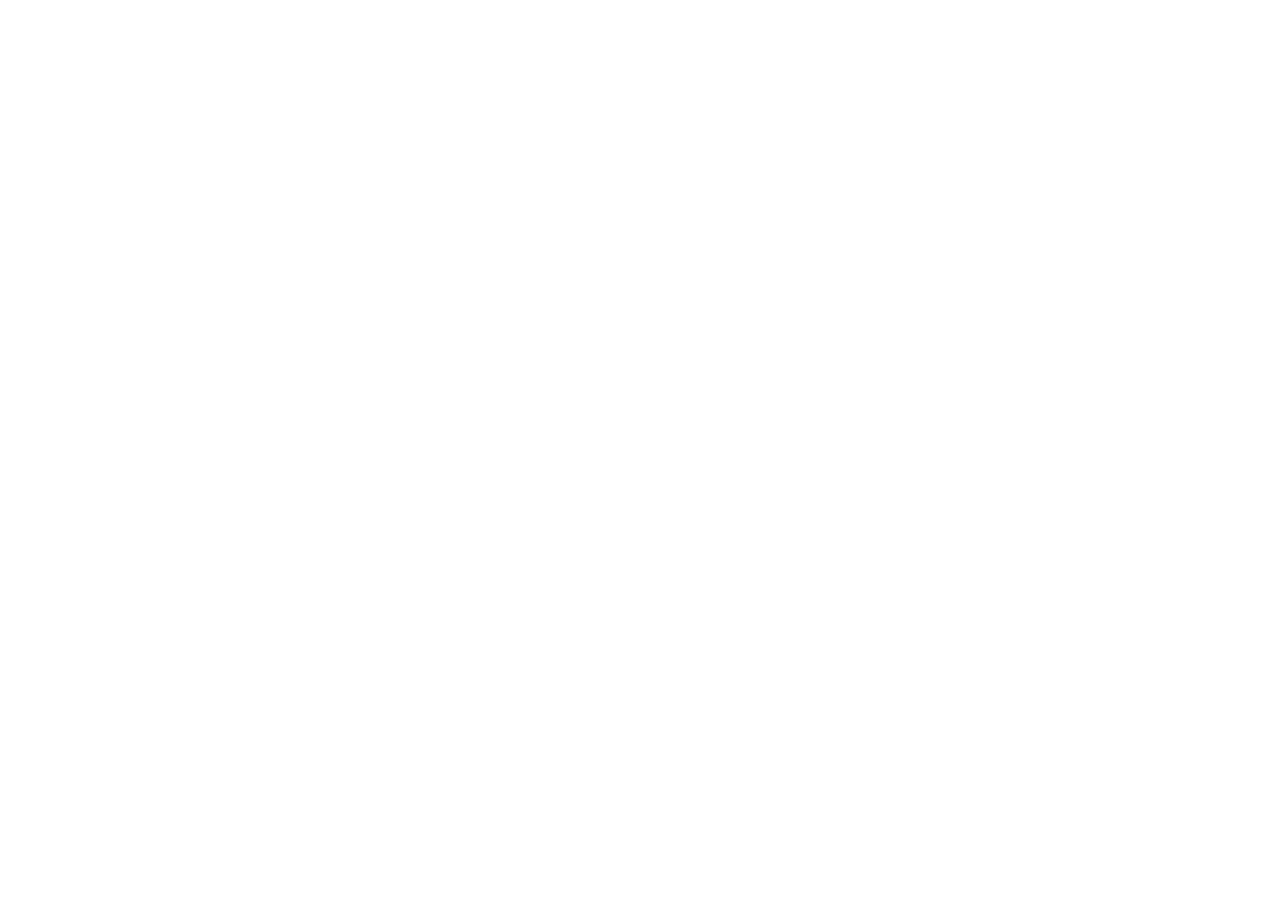
==== index.html @ 90d1555b "основа" ====
<!DOCTYPE html>
<html lang="en">
<head>
    <meta charset="UTF-8">
    <meta name="viewport" content="width=device-width, initial-scale=1.0">
    <title>Тестовое задание</title>

    <link rel="stylesheet" href="normalize.css">
</head>
<body>
    
</body>
</html>
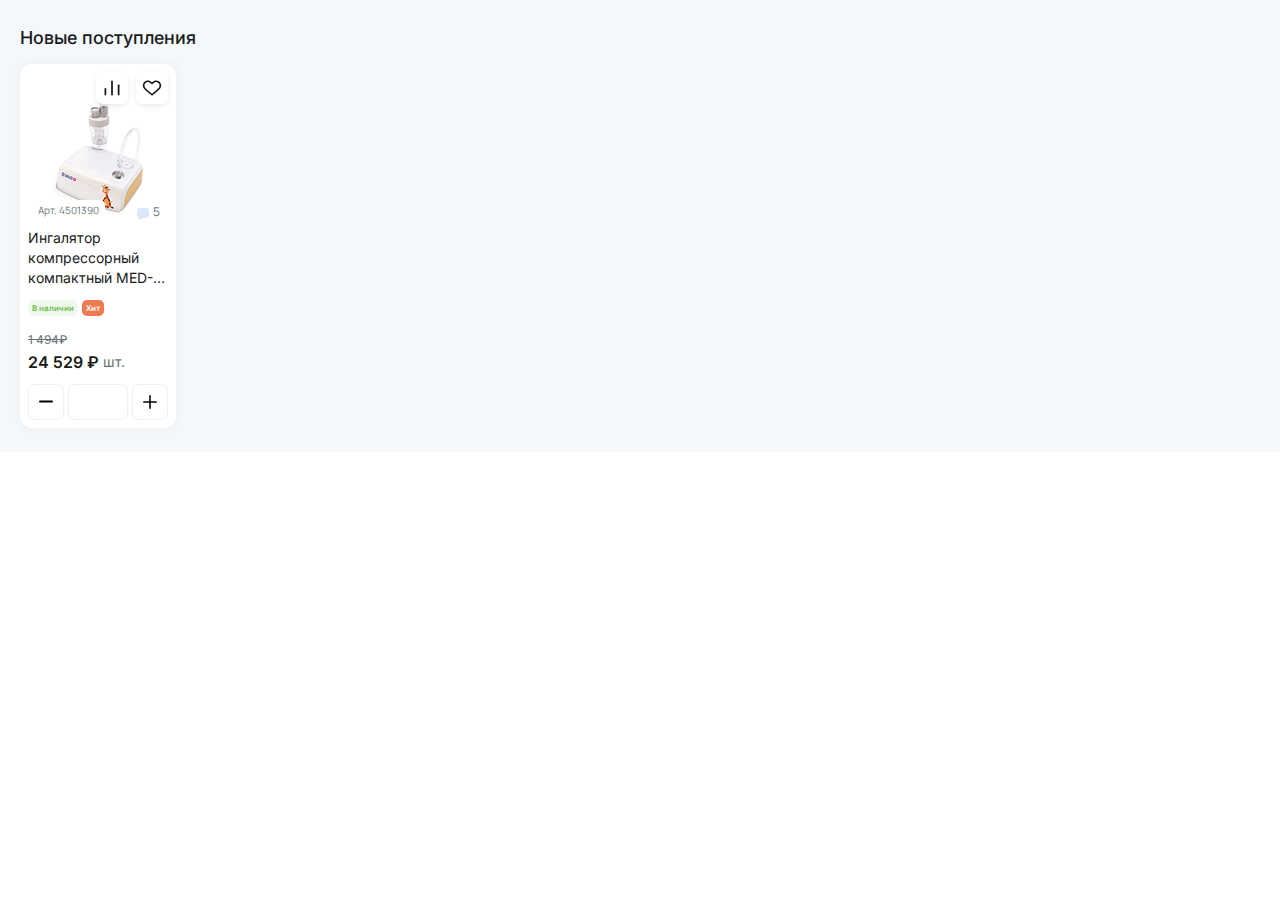
==== commit 7a2c8680: "верстка поступлений (без слайдера и логики) phone" ====
--- a/index.html
+++ b/index.html
@@ -1,13 +1,123 @@
 <!DOCTYPE html>
 <html lang="en">
+
 <head>
     <meta charset="UTF-8">
     <meta name="viewport" content="width=device-width, initial-scale=1.0">
     <title>Тестовое задание</title>
 
     <link rel="stylesheet" href="normalize.css">
+    <link rel="stylesheet" href="https://cdn.jsdelivr.net/npm/swiper@11/swiper-bundle.min.css" />
+    <link rel="preconnect" href="https://fonts.googleapis.com">
+    <link rel="preconnect" href="https://fonts.gstatic.com" crossorigin>
+    <link href="https://fonts.googleapis.com/css2?family=Inter:ital,opsz,wght@0,14..32,100..900;1,14..32,100..900&family=Manrope:wght@200..800&display=swap" rel="stylesheet">
+
+    <link rel="stylesheet" href="style.css">
 </head>
+
 <body>
-    
+    <div class="block block_background-blue">
+        <div class="wrapper">
+            <p class="block__title">
+                Новые поступления
+            </p>
+
+            <div class="receipts">
+                <div class="receipts__item">
+                    <div class="receipts__img-wrapper">
+                        <div class="receipts__interactive">
+                            <button class="btn-interactive">
+                                <svg width="20" height="20" viewBox="0 0 20 20" fill="none" xmlns="http://www.w3.org/2000/svg">
+                                    <path d="M2.5 10.8013C2.5 10.3233 2.88932 9.93588 3.36957 9.93588C3.84981 9.93588 4.23913 10.3233 4.23913 10.8013V16.6346C4.23913 17.1125 3.84981 17.5 3.36957 17.5C2.88932 17.5 2.5 17.1125 2.5 16.6346V10.8013Z" fill="#1A1A1A" />
+                                    <path d="M9.13048 3.36538C9.13048 2.88744 9.5198 2.5 10 2.5C10.4803 2.5 10.8696 2.88745 10.8696 3.36538V16.6346C10.8696 17.1125 10.4803 17.5 10 17.5C9.5198 17.5 9.13048 17.1125 9.13048 16.6346V3.36538Z" fill="#1A1A1A" />
+                                    <path d="M15.7609 7.33976C15.7609 6.86182 16.1502 6.47437 16.6304 6.47437C17.1107 6.47437 17.5 6.86182 17.5 7.33976V16.6346C17.5 17.1126 17.1107 17.5 16.6304 17.5C16.1502 17.5 15.7609 17.1126 15.7609 16.6346V7.33976Z" fill="#1A1A1A" />
+                                </svg>
+                            </button>
+
+                            <button class="btn-interactive">
+                                <svg width="20" height="16" viewBox="0 0 20 16" fill="none" xmlns="http://www.w3.org/2000/svg">
+                                    <path fill-rule="evenodd" clip-rule="evenodd" d="M5.14056 0.55387C3.02772 0.876341 1.38153 2.40305 0.916179 4.47158C0.803759 4.97137 0.805588 5.92826 0.919945 6.45207C1.0357 6.98213 1.14593 7.28843 1.40815 7.80848C1.79261 8.57109 2.26643 9.12718 3.50707 10.2717C4.77471 11.4413 6.15944 12.6277 8.29444 14.3734C8.96598 14.9226 9.56244 15.3959 9.61991 15.4254C9.76587 15.5003 10.1046 15.5245 10.2674 15.4717C10.4139 15.4242 10.5624 15.3104 11.8287 14.2752C14.5291 12.0675 16.7726 10.0904 17.6009 9.18838C18.0973 8.64772 18.3579 8.28272 18.6112 7.77325C18.8483 7.29657 18.9693 6.9531 19.0822 6.43675C19.1863 5.96032 19.1955 4.99808 19.1002 4.54959C18.7674 2.9838 17.7845 1.71361 16.3774 1.03115C14.9953 0.360767 13.4209 0.323458 12.015 0.927814C11.3985 1.19279 10.9639 1.49335 10.35 2.07935L10.0007 2.41264L9.61463 2.04461C9.02829 1.48574 8.56032 1.16841 7.92884 0.901461C7.09194 0.547704 6.04016 0.416574 5.14056 0.55387ZM6.48701 2.14033C7.01797 2.22971 7.46525 2.40478 7.90126 2.69385C8.01963 2.77235 8.43932 3.14837 8.8339 3.52947C9.37466 4.0517 9.58665 4.23402 9.69481 4.26971C9.89457 4.33566 10.2068 4.32717 10.3584 4.25167C10.4275 4.21729 10.7907 3.89252 11.1655 3.52999C11.5404 3.16746 11.9546 2.79634 12.086 2.7053C12.4017 2.48652 12.8005 2.30884 13.2238 2.19829C13.5184 2.12141 13.645 2.1082 14.089 2.1082C14.5377 2.1082 14.6584 2.12106 14.9678 2.20167C16.6211 2.63241 17.7018 4.14693 17.5299 5.79209C17.4604 6.45782 17.193 7.13433 16.7869 7.67224C16.4256 8.15089 15.3642 9.16911 13.9445 10.399C12.5779 11.583 10.059 13.6745 9.99971 13.6745C9.98231 13.6745 9.55954 13.3388 9.06021 12.9285C5.92595 10.353 3.78449 8.42992 3.22379 7.68721C2.58568 6.84194 2.32723 5.81153 2.50752 4.83144C2.83531 3.04923 4.63933 1.82928 6.48701 2.14033Z" fill="#1A1A1A" />
+                                </svg>
+                            </button>
+                        </div>
+
+                        <img src="img/receipts/Fixed-aspect-ratio cover + Elements on top.png" alt="Ингалятор компрессорный компактный" class="receipts__img">
+
+                        <div class="receipts__detail">
+                            <p class="receipts__article">
+                                4501390
+                            </p>
+
+                            <button class="receipts__comments">
+                                <svg width="12" height="12" viewBox="0 0 12 12" fill="none" xmlns="http://www.w3.org/2000/svg">
+                                    <path fill-rule="evenodd" clip-rule="evenodd" d="M2.4216 0.0156264C1.83472 0.0857196 1.27115 0.356883 0.836514 0.77821C0.385056 1.21588 0.0986108 1.80449 0.0252571 2.44528C-0.00959424 2.74985 -0.00785803 7.05844 0.0272486 7.37396C0.0998109 8.02585 0.411558 8.65592 0.873868 9.08508C1.18636 9.37512 1.64226 9.62887 2.02248 9.72431L2.19393 9.76736L2.20121 10.7088L2.20848 11.6503L2.2862 11.7612C2.43761 11.9771 2.74323 12.0626 2.96038 11.9496C3.00881 11.9245 3.75266 11.4334 4.61343 10.8583L6.17842 9.81275H7.86607C9.46302 9.81275 9.56742 9.80996 9.80875 9.76066C10.9745 9.52265 11.8398 8.56823 11.9728 7.37396C12.0079 7.05844 12.0096 2.74985 11.9747 2.44528C11.8736 1.56134 11.3804 0.806836 10.6085 0.355093C10.4164 0.242662 10.1078 0.120843 9.85984 0.0595753C9.63942 0.00513791 9.62073 0.00483097 6.11489 9.83912e-05C4.17701 -0.0025365 2.51502 0.00444725 2.4216 0.0156264Z" fill="#DAE8FA" />
+                                </svg>
+
+                                <p>
+                                    5
+                                </p>
+                            </button>
+                        </div>
+                    </div>
+
+                    <div class="receipts__description">
+                        <p class="receipts__name">
+                            Ингалятор компрессорный компактный MED-125
+                        </p>
+
+                        <div class="receipts__tags">
+                            <div class="receipts-tags__item receipts-tags__item_make">
+                                В наличии
+                            </div>
+
+                            <div class="receipts-tags__item receipts-tags__item_hit">
+                                Хит
+                            </div>
+
+                            <div class="receipts-tags__item receipts-tags__item_make">
+                                В наличии
+                            </div>
+                        </div>
+                    </div>
+
+                    <div class="receipts__price-wrapper">
+                        <div class="receipts__price">
+                            <p class="receipts__price-val">
+                                24 529
+                            </p>
+                            
+                            <p class="receipts__price-mark">
+                                шт.
+                            </p>
+                        </div>
+
+                        <s class="receipts__old-price">1 494</s>
+                    </div>
+
+                    <div class="receipts__controller">
+                        <div class="counter">
+                            <button class="counter__add">
+                                <svg xmlns="http://www.w3.org/2000/svg" width="20" height="20" viewBox="0 0 20 20" fill="none">
+                                    <line x1="4" y1="9.5" x2="16" y2="9.5" stroke="black" stroke-width="2" stroke-linecap="round"/>
+                                </svg>
+                            </button>
+
+                            <input type="text" class="counter__input">
+
+                            <button class="counter__add">
+                                <svg width="20" height="20" viewBox="0 0 20 20" fill="none" xmlns="http://www.w3.org/2000/svg">
+                                    <path fill-rule="evenodd" clip-rule="evenodd" d="M3 10C3 9.57045 3.34822 9.22222 3.77778 9.22222H16.2222C16.6518 9.22222 17 9.57045 17 10C17 10.4296 16.6518 10.7778 16.2222 10.7778H3.77778C3.34822 10.7778 3 10.4296 3 10Z" fill="black" />
+                                    <path fill-rule="evenodd" clip-rule="evenodd" d="M10 17C9.57045 17 9.22222 16.6518 9.22222 16.2222V3.77778C9.22222 3.34822 9.57045 3 10 3C10.4296 3 10.7778 3.34822 10.7778 3.77778V16.2222C10.7778 16.6518 10.4296 17 10 17Z" fill="black" />
+                                </svg>
+                            </button>
+                        </div>
+                    </div>
+                </div>
+            </div>
+        </div>
+    </div>
 </body>
+
+    <script src="https://cdn.jsdelivr.net/npm/swiper@11/swiper-bundle.min.js"></script>
+    <script src="script.js"></script>
 </html>--- a/style.css
+++ b/style.css
@@ -0,0 +1,279 @@
+@charset "UTF-8";
+* {
+  margin: 0;
+  padding: 0;
+  box-sizing: border-box;
+}
+
+:root {
+  --white:#fff;
+  --blue:#4092f1;
+  --green:#67bb49;
+  --yellow:#fcdf28;
+  --orange:#ec7b52;
+  --red:#e16a6a;
+  --background-white:#fff;
+  --background-blue:#f5f8fa;
+  --background-grey:#e2eefc;
+  --background-red:#faf1f1;
+  --background-green:#f0f7ee;
+  --background-blue-sat:#edf5fe;
+  --text-main:#1a1a1a;
+  --text-grey:#6a727b;
+  --text-black:#000;
+  --border-grey:#eceff8;
+  --font-family: "Inter", sans-serif;
+  --second-family: "Manrope", sans-serif;
+}
+
+.block {
+  padding: 24px 20px;
+}
+.block__title {
+  font-family: var(--font-family);
+  font-weight: 500;
+  font-size: 18px;
+  line-height: 156%;
+  color: var(--text-main);
+}
+.block_background-blue {
+  background-color: var(--background-blue);
+}
+
+.btn {
+  padding: 8px;
+  display: flex;
+  justify-content: center;
+  align-items: center;
+}
+.btn p {
+  font-family: var(--font-family);
+  font-weight: 400;
+  font-size: 14px;
+  line-height: 143%;
+}
+.btn_order {
+  width: 100%;
+  background-color: var(--white);
+  border: 1px solid var(--blue);
+  border-radius: 8px;
+  color: var(--blue);
+}
+.btn_add-cart {
+  width: 100%;
+  border-radius: 8px;
+  background-color: var(--background-blue-sat);
+  border: none;
+  color: var(--blue);
+}
+.btn_add-cart p {
+  margin-left: 8px;
+}
+
+.counter {
+  display: flex;
+  justify-content: space-between;
+}
+.counter__input {
+  width: calc(100% - 80px);
+  border: 1px solid var(--border-grey);
+  border-radius: 7px;
+  font-family: var(--font-family);
+  font-weight: 500;
+  font-size: 14px;
+  line-height: 143%;
+  color: var(--text-black);
+  text-align: center;
+}
+.counter__add {
+  width: 36px;
+  aspect-ratio: 1;
+  display: flex;
+  justify-content: center;
+  align-items: center;
+  background-color: var(--white);
+  border: 1px solid var(--border-grey);
+  border-radius: 7px;
+}
+
+.btn-interactive {
+  margin-left: 8px;
+  width: 32px;
+  height: 32px;
+  display: flex;
+  justify-content: center;
+  align-items: center;
+  background-color: var(--white);
+  box-shadow: 0 2px 5px 0 rgba(28, 45, 64, 0.1);
+  border-radius: 7px;
+  border: none;
+}
+.btn-interactive:first-child {
+  margin-left: 0;
+}
+.btn-interactive svg {
+  width: 20px;
+  aspect-ratio: 1;
+}
+
+.receipts {
+  margin-top: 12px;
+}
+.receipts__item {
+  width: 156px;
+  height: 364px;
+  padding: 8px;
+  background-color: var(--background-white);
+  box-shadow: 0 0 10px 0 rgba(28, 45, 64, 0.05);
+  border-radius: 12px;
+}
+.receipts__img-wrapper {
+  width: 100%;
+  height: 148px;
+  position: relative;
+}
+.receipts__img {
+  width: 100%;
+  height: 100%;
+}
+.receipts__interactive {
+  position: absolute;
+  top: 0;
+  right: 0;
+  display: flex;
+  justify-content: end;
+}
+.receipts__detail {
+  position: absolute;
+  right: 4px;
+  bottom: -4px;
+  left: 4px;
+  display: flex;
+  justify-content: space-between;
+}
+.receipts__article {
+  padding: 4px 6px;
+  background-color: var(--white);
+  border-radius: 5px 5px 0 0;
+  font-family: var(--second-family);
+  font-weight: 400;
+  font-size: 10px;
+  line-height: 120%;
+  color: var(--text-grey);
+}
+.receipts__article::before {
+  content: "Арт.";
+}
+.receipts__comments {
+  padding: 4px;
+  display: flex;
+  align-items: end;
+  background-color: var(--white);
+  border-radius: 5px 5px 0 0;
+  border: none;
+}
+.receipts__comments p {
+  padding-left: 4px;
+  font-family: var(--second-family);
+  font-weight: 400;
+  font-size: 12px;
+  line-height: 133%;
+  color: var(--text-grey);
+}
+.receipts__description {
+  margin-top: 8px;
+}
+.receipts__name {
+  min-height: 60.05px;
+  font-family: var(--font-family);
+  font-weight: 400;
+  font-size: 14px;
+  line-height: 143%;
+  color: var(--text-main);
+  overflow: hidden;
+  display: -webkit-box;
+  -webkit-line-clamp: 3;
+  -webkit-box-orient: vertical;
+}
+.receipts__tags {
+  margin-top: 12px;
+  display: flex;
+  align-items: center;
+}
+.receipts-tags__item {
+  margin-left: 4px;
+  padding: 2px 4px;
+  border-radius: 5px;
+  font-family: var(--second-family);
+  font-weight: 700;
+  font-size: 8px;
+  line-height: 150%;
+}
+.receipts-tags__item:nth-child(3n) {
+  display: none;
+}
+.receipts-tags__item:first-child {
+  margin-left: 0;
+}
+.receipts-tags__item_make {
+  background-color: var(--background-green);
+  color: var(--green);
+}
+.receipts-tags__item_no {
+  background-color: var(--background-red);
+  color: var(--red);
+}
+.receipts-tags__item_hit {
+  background-color: var(--orange);
+  color: var(--white);
+}
+.receipts-tags__item_per {
+  background-color: var(--yellow);
+  color: var(--white);
+}
+.receipts-tags__item_new {
+  background-color: var(--blue);
+  color: var(--white);
+}
+.receipts__price-wrapper {
+  margin-top: 12px;
+  height: 44px;
+  display: flex;
+  flex-direction: column-reverse;
+}
+.receipts__price {
+  padding-top: 4px;
+  display: flex;
+}
+.receipts__price-val {
+  font-family: var(--font-family);
+  font-weight: 600;
+  font-size: 16px;
+  line-height: 125%;
+  color: var(--text-main);
+}
+.receipts__price-val::after {
+  content: "₽";
+}
+.receipts__price-mark {
+  padding-left: 4px;
+  font-family: var(--font-family);
+  font-weight: 400;
+  font-size: 14px;
+  line-height: 143%;
+  color: var(--text-grey);
+}
+.receipts__old-price {
+  padding-top: 4px;
+  font-family: var(--font-family);
+  font-weight: 400;
+  font-size: 12px;
+  line-height: 133%;
+  color: var(--text-grey);
+}
+.receipts__old-price::after {
+  content: "₽";
+}
+.receipts__controller {
+  margin-top: 12px;
+}/*# sourceMappingURL=style.css.map */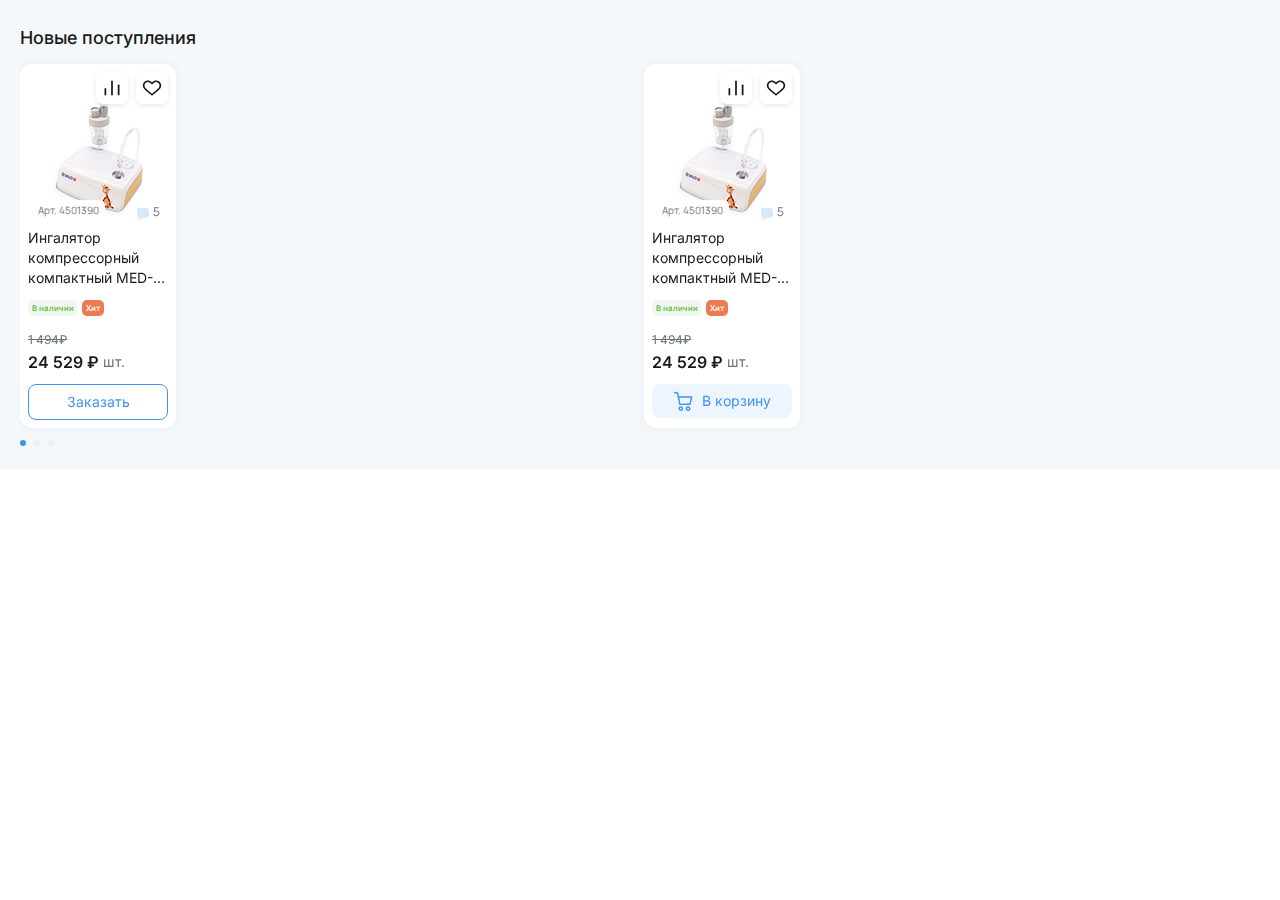
==== commit f2823689: "добавил слайдер для поступлений" ====
--- a/index.html
+++ b/index.html
@@ -18,101 +18,370 @@
 <body>
     <div class="block block_background-blue">
         <div class="wrapper">
-            <p class="block__title">
-                Новые поступления
-            </p>
-
-            <div class="receipts">
-                <div class="receipts__item">
-                    <div class="receipts__img-wrapper">
-                        <div class="receipts__interactive">
-                            <button class="btn-interactive">
-                                <svg width="20" height="20" viewBox="0 0 20 20" fill="none" xmlns="http://www.w3.org/2000/svg">
-                                    <path d="M2.5 10.8013C2.5 10.3233 2.88932 9.93588 3.36957 9.93588C3.84981 9.93588 4.23913 10.3233 4.23913 10.8013V16.6346C4.23913 17.1125 3.84981 17.5 3.36957 17.5C2.88932 17.5 2.5 17.1125 2.5 16.6346V10.8013Z" fill="#1A1A1A" />
-                                    <path d="M9.13048 3.36538C9.13048 2.88744 9.5198 2.5 10 2.5C10.4803 2.5 10.8696 2.88745 10.8696 3.36538V16.6346C10.8696 17.1125 10.4803 17.5 10 17.5C9.5198 17.5 9.13048 17.1125 9.13048 16.6346V3.36538Z" fill="#1A1A1A" />
-                                    <path d="M15.7609 7.33976C15.7609 6.86182 16.1502 6.47437 16.6304 6.47437C17.1107 6.47437 17.5 6.86182 17.5 7.33976V16.6346C17.5 17.1126 17.1107 17.5 16.6304 17.5C16.1502 17.5 15.7609 17.1126 15.7609 16.6346V7.33976Z" fill="#1A1A1A" />
-                                </svg>
-                            </button>
-
-                            <button class="btn-interactive">
-                                <svg width="20" height="16" viewBox="0 0 20 16" fill="none" xmlns="http://www.w3.org/2000/svg">
-                                    <path fill-rule="evenodd" clip-rule="evenodd" d="M5.14056 0.55387C3.02772 0.876341 1.38153 2.40305 0.916179 4.47158C0.803759 4.97137 0.805588 5.92826 0.919945 6.45207C1.0357 6.98213 1.14593 7.28843 1.40815 7.80848C1.79261 8.57109 2.26643 9.12718 3.50707 10.2717C4.77471 11.4413 6.15944 12.6277 8.29444 14.3734C8.96598 14.9226 9.56244 15.3959 9.61991 15.4254C9.76587 15.5003 10.1046 15.5245 10.2674 15.4717C10.4139 15.4242 10.5624 15.3104 11.8287 14.2752C14.5291 12.0675 16.7726 10.0904 17.6009 9.18838C18.0973 8.64772 18.3579 8.28272 18.6112 7.77325C18.8483 7.29657 18.9693 6.9531 19.0822 6.43675C19.1863 5.96032 19.1955 4.99808 19.1002 4.54959C18.7674 2.9838 17.7845 1.71361 16.3774 1.03115C14.9953 0.360767 13.4209 0.323458 12.015 0.927814C11.3985 1.19279 10.9639 1.49335 10.35 2.07935L10.0007 2.41264L9.61463 2.04461C9.02829 1.48574 8.56032 1.16841 7.92884 0.901461C7.09194 0.547704 6.04016 0.416574 5.14056 0.55387ZM6.48701 2.14033C7.01797 2.22971 7.46525 2.40478 7.90126 2.69385C8.01963 2.77235 8.43932 3.14837 8.8339 3.52947C9.37466 4.0517 9.58665 4.23402 9.69481 4.26971C9.89457 4.33566 10.2068 4.32717 10.3584 4.25167C10.4275 4.21729 10.7907 3.89252 11.1655 3.52999C11.5404 3.16746 11.9546 2.79634 12.086 2.7053C12.4017 2.48652 12.8005 2.30884 13.2238 2.19829C13.5184 2.12141 13.645 2.1082 14.089 2.1082C14.5377 2.1082 14.6584 2.12106 14.9678 2.20167C16.6211 2.63241 17.7018 4.14693 17.5299 5.79209C17.4604 6.45782 17.193 7.13433 16.7869 7.67224C16.4256 8.15089 15.3642 9.16911 13.9445 10.399C12.5779 11.583 10.059 13.6745 9.99971 13.6745C9.98231 13.6745 9.55954 13.3388 9.06021 12.9285C5.92595 10.353 3.78449 8.42992 3.22379 7.68721C2.58568 6.84194 2.32723 5.81153 2.50752 4.83144C2.83531 3.04923 4.63933 1.82928 6.48701 2.14033Z" fill="#1A1A1A" />
-                                </svg>
-                            </button>
+            <div class="swiper-receipts">
+                <div class="block__header">
+                    <p class="block__title">
+                        Новые поступления
+                    </p>
+    
+                    <div class="slider-controller">
+                        <button class="slider-controller__item swiper-prev">
+                            <svg width="14" height="14" viewBox="0 0 14 14" fill="none" xmlns="http://www.w3.org/2000/svg">
+                                <path d="M8.53125 11.5937L3.9375 7L8.53125 2.40625" stroke="#4092F1" stroke-width="2" stroke-linecap="round" stroke-linejoin="round" />
+                            </svg>
+                        </button>
+                        <button class="slider-controller__item swiper-next">
+                            <svg width="14" height="14" viewBox="0 0 14 14" fill="none" xmlns="http://www.w3.org/2000/svg">
+                                <path d="M5.46875 2.40625L10.0625 7L5.46875 11.5937" stroke="#4092F1" stroke-width="2" stroke-linecap="round" stroke-linejoin="round" />
+                            </svg>
+                        </button>
+                    </div>
+                </div>
+    
+                <div class="swiper-wrapper receipts">
+                    <div class="swiper-slide">
+                        <div class="receipts__item">
+                            <div class="receipts__img-wrapper">
+                                <div class="receipts__interactive">
+                                    <button class="btn-interactive">
+                                        <svg width="20" height="20" viewBox="0 0 20 20" fill="none" xmlns="http://www.w3.org/2000/svg">
+                                            <path d="M2.5 10.8013C2.5 10.3233 2.88932 9.93588 3.36957 9.93588C3.84981 9.93588 4.23913 10.3233 4.23913 10.8013V16.6346C4.23913 17.1125 3.84981 17.5 3.36957 17.5C2.88932 17.5 2.5 17.1125 2.5 16.6346V10.8013Z" fill="#1A1A1A" />
+                                            <path d="M9.13048 3.36538C9.13048 2.88744 9.5198 2.5 10 2.5C10.4803 2.5 10.8696 2.88745 10.8696 3.36538V16.6346C10.8696 17.1125 10.4803 17.5 10 17.5C9.5198 17.5 9.13048 17.1125 9.13048 16.6346V3.36538Z" fill="#1A1A1A" />
+                                            <path d="M15.7609 7.33976C15.7609 6.86182 16.1502 6.47437 16.6304 6.47437C17.1107 6.47437 17.5 6.86182 17.5 7.33976V16.6346C17.5 17.1126 17.1107 17.5 16.6304 17.5C16.1502 17.5 15.7609 17.1126 15.7609 16.6346V7.33976Z" fill="#1A1A1A" />
+                                        </svg>
+                                    </button>
+        
+                                    <button class="btn-interactive">
+                                        <svg width="20" height="16" viewBox="0 0 20 16" fill="none" xmlns="http://www.w3.org/2000/svg">
+                                            <path fill-rule="evenodd" clip-rule="evenodd" d="M5.14056 0.55387C3.02772 0.876341 1.38153 2.40305 0.916179 4.47158C0.803759 4.97137 0.805588 5.92826 0.919945 6.45207C1.0357 6.98213 1.14593 7.28843 1.40815 7.80848C1.79261 8.57109 2.26643 9.12718 3.50707 10.2717C4.77471 11.4413 6.15944 12.6277 8.29444 14.3734C8.96598 14.9226 9.56244 15.3959 9.61991 15.4254C9.76587 15.5003 10.1046 15.5245 10.2674 15.4717C10.4139 15.4242 10.5624 15.3104 11.8287 14.2752C14.5291 12.0675 16.7726 10.0904 17.6009 9.18838C18.0973 8.64772 18.3579 8.28272 18.6112 7.77325C18.8483 7.29657 18.9693 6.9531 19.0822 6.43675C19.1863 5.96032 19.1955 4.99808 19.1002 4.54959C18.7674 2.9838 17.7845 1.71361 16.3774 1.03115C14.9953 0.360767 13.4209 0.323458 12.015 0.927814C11.3985 1.19279 10.9639 1.49335 10.35 2.07935L10.0007 2.41264L9.61463 2.04461C9.02829 1.48574 8.56032 1.16841 7.92884 0.901461C7.09194 0.547704 6.04016 0.416574 5.14056 0.55387ZM6.48701 2.14033C7.01797 2.22971 7.46525 2.40478 7.90126 2.69385C8.01963 2.77235 8.43932 3.14837 8.8339 3.52947C9.37466 4.0517 9.58665 4.23402 9.69481 4.26971C9.89457 4.33566 10.2068 4.32717 10.3584 4.25167C10.4275 4.21729 10.7907 3.89252 11.1655 3.52999C11.5404 3.16746 11.9546 2.79634 12.086 2.7053C12.4017 2.48652 12.8005 2.30884 13.2238 2.19829C13.5184 2.12141 13.645 2.1082 14.089 2.1082C14.5377 2.1082 14.6584 2.12106 14.9678 2.20167C16.6211 2.63241 17.7018 4.14693 17.5299 5.79209C17.4604 6.45782 17.193 7.13433 16.7869 7.67224C16.4256 8.15089 15.3642 9.16911 13.9445 10.399C12.5779 11.583 10.059 13.6745 9.99971 13.6745C9.98231 13.6745 9.55954 13.3388 9.06021 12.9285C5.92595 10.353 3.78449 8.42992 3.22379 7.68721C2.58568 6.84194 2.32723 5.81153 2.50752 4.83144C2.83531 3.04923 4.63933 1.82928 6.48701 2.14033Z" fill="#1A1A1A" />
+                                        </svg>
+                                    </button>
+                                </div>
+        
+                                <img src="img/receipts/Fixed-aspect-ratio cover + Elements on top.png" alt="Ингалятор компрессорный компактный" class="receipts__img">
+        
+                                <div class="receipts__detail">
+                                    <p class="receipts__article">
+                                        4501390
+                                    </p>
+        
+                                    <button class="receipts__comments">
+                                        <svg width="12" height="12" viewBox="0 0 12 12" fill="none" xmlns="http://www.w3.org/2000/svg">
+                                            <path fill-rule="evenodd" clip-rule="evenodd" d="M2.4216 0.0156264C1.83472 0.0857196 1.27115 0.356883 0.836514 0.77821C0.385056 1.21588 0.0986108 1.80449 0.0252571 2.44528C-0.00959424 2.74985 -0.00785803 7.05844 0.0272486 7.37396C0.0998109 8.02585 0.411558 8.65592 0.873868 9.08508C1.18636 9.37512 1.64226 9.62887 2.02248 9.72431L2.19393 9.76736L2.20121 10.7088L2.20848 11.6503L2.2862 11.7612C2.43761 11.9771 2.74323 12.0626 2.96038 11.9496C3.00881 11.9245 3.75266 11.4334 4.61343 10.8583L6.17842 9.81275H7.86607C9.46302 9.81275 9.56742 9.80996 9.80875 9.76066C10.9745 9.52265 11.8398 8.56823 11.9728 7.37396C12.0079 7.05844 12.0096 2.74985 11.9747 2.44528C11.8736 1.56134 11.3804 0.806836 10.6085 0.355093C10.4164 0.242662 10.1078 0.120843 9.85984 0.0595753C9.63942 0.00513791 9.62073 0.00483097 6.11489 9.83912e-05C4.17701 -0.0025365 2.51502 0.00444725 2.4216 0.0156264Z" fill="#DAE8FA" />
+                                        </svg>
+        
+                                        <p>
+                                            5
+                                        </p>
+                                    </button>
+                                </div>
+                            </div>
+        
+                            <div class="receipts__description">
+                                <p class="receipts__name">
+                                    Ингалятор компрессорный компактный MED-125
+                                </p>
+        
+                                <div class="receipts__tags">
+                                    <div class="receipts-tags__item receipts-tags__item_make">
+                                        В наличии
+                                    </div>
+        
+                                    <div class="receipts-tags__item receipts-tags__item_hit">
+                                        Хит
+                                    </div>
+        
+                                    <div class="receipts-tags__item receipts-tags__item_make">
+                                        В наличии
+                                    </div>
+                                </div>
+                            </div>
+        
+                            <div class="receipts__price-wrapper">
+                                <div class="receipts__price">
+                                    <p class="receipts__price-val">
+                                        24 529
+                                    </p>
+                                    
+                                    <p class="receipts__price-mark">
+                                        шт.
+                                    </p>
+                                </div>
+        
+                                <s class="receipts__old-price">1 494</s>
+                            </div>
+        
+                            <div class="receipts__controller">
+                                <div class="receipts__controller">
+                                    <button class="btn btn_order">
+                                        <p>
+                                            Заказать
+                                        </p>
+                                    </button>
+                                </div>
+                            </div>
                         </div>
-
-                        <img src="img/receipts/Fixed-aspect-ratio cover + Elements on top.png" alt="Ингалятор компрессорный компактный" class="receipts__img">
-
-                        <div class="receipts__detail">
-                            <p class="receipts__article">
-                                4501390
-                            </p>
-
-                            <button class="receipts__comments">
-                                <svg width="12" height="12" viewBox="0 0 12 12" fill="none" xmlns="http://www.w3.org/2000/svg">
-                                    <path fill-rule="evenodd" clip-rule="evenodd" d="M2.4216 0.0156264C1.83472 0.0857196 1.27115 0.356883 0.836514 0.77821C0.385056 1.21588 0.0986108 1.80449 0.0252571 2.44528C-0.00959424 2.74985 -0.00785803 7.05844 0.0272486 7.37396C0.0998109 8.02585 0.411558 8.65592 0.873868 9.08508C1.18636 9.37512 1.64226 9.62887 2.02248 9.72431L2.19393 9.76736L2.20121 10.7088L2.20848 11.6503L2.2862 11.7612C2.43761 11.9771 2.74323 12.0626 2.96038 11.9496C3.00881 11.9245 3.75266 11.4334 4.61343 10.8583L6.17842 9.81275H7.86607C9.46302 9.81275 9.56742 9.80996 9.80875 9.76066C10.9745 9.52265 11.8398 8.56823 11.9728 7.37396C12.0079 7.05844 12.0096 2.74985 11.9747 2.44528C11.8736 1.56134 11.3804 0.806836 10.6085 0.355093C10.4164 0.242662 10.1078 0.120843 9.85984 0.0595753C9.63942 0.00513791 9.62073 0.00483097 6.11489 9.83912e-05C4.17701 -0.0025365 2.51502 0.00444725 2.4216 0.0156264Z" fill="#DAE8FA" />
-                                </svg>
-
-                                <p>
-                                    5
+                    </div>
+
+                    <div class="swiper-slide">
+                        <div class="receipts__item">
+                            <div class="receipts__img-wrapper">
+                                <div class="receipts__interactive">
+                                    <button class="btn-interactive">
+                                        <svg width="20" height="20" viewBox="0 0 20 20" fill="none" xmlns="http://www.w3.org/2000/svg">
+                                            <path d="M2.5 10.8013C2.5 10.3233 2.88932 9.93588 3.36957 9.93588C3.84981 9.93588 4.23913 10.3233 4.23913 10.8013V16.6346C4.23913 17.1125 3.84981 17.5 3.36957 17.5C2.88932 17.5 2.5 17.1125 2.5 16.6346V10.8013Z" fill="#1A1A1A" />
+                                            <path d="M9.13048 3.36538C9.13048 2.88744 9.5198 2.5 10 2.5C10.4803 2.5 10.8696 2.88745 10.8696 3.36538V16.6346C10.8696 17.1125 10.4803 17.5 10 17.5C9.5198 17.5 9.13048 17.1125 9.13048 16.6346V3.36538Z" fill="#1A1A1A" />
+                                            <path d="M15.7609 7.33976C15.7609 6.86182 16.1502 6.47437 16.6304 6.47437C17.1107 6.47437 17.5 6.86182 17.5 7.33976V16.6346C17.5 17.1126 17.1107 17.5 16.6304 17.5C16.1502 17.5 15.7609 17.1126 15.7609 16.6346V7.33976Z" fill="#1A1A1A" />
+                                        </svg>
+                                    </button>
+        
+                                    <button class="btn-interactive">
+                                        <svg width="20" height="16" viewBox="0 0 20 16" fill="none" xmlns="http://www.w3.org/2000/svg">
+                                            <path fill-rule="evenodd" clip-rule="evenodd" d="M5.14056 0.55387C3.02772 0.876341 1.38153 2.40305 0.916179 4.47158C0.803759 4.97137 0.805588 5.92826 0.919945 6.45207C1.0357 6.98213 1.14593 7.28843 1.40815 7.80848C1.79261 8.57109 2.26643 9.12718 3.50707 10.2717C4.77471 11.4413 6.15944 12.6277 8.29444 14.3734C8.96598 14.9226 9.56244 15.3959 9.61991 15.4254C9.76587 15.5003 10.1046 15.5245 10.2674 15.4717C10.4139 15.4242 10.5624 15.3104 11.8287 14.2752C14.5291 12.0675 16.7726 10.0904 17.6009 9.18838C18.0973 8.64772 18.3579 8.28272 18.6112 7.77325C18.8483 7.29657 18.9693 6.9531 19.0822 6.43675C19.1863 5.96032 19.1955 4.99808 19.1002 4.54959C18.7674 2.9838 17.7845 1.71361 16.3774 1.03115C14.9953 0.360767 13.4209 0.323458 12.015 0.927814C11.3985 1.19279 10.9639 1.49335 10.35 2.07935L10.0007 2.41264L9.61463 2.04461C9.02829 1.48574 8.56032 1.16841 7.92884 0.901461C7.09194 0.547704 6.04016 0.416574 5.14056 0.55387ZM6.48701 2.14033C7.01797 2.22971 7.46525 2.40478 7.90126 2.69385C8.01963 2.77235 8.43932 3.14837 8.8339 3.52947C9.37466 4.0517 9.58665 4.23402 9.69481 4.26971C9.89457 4.33566 10.2068 4.32717 10.3584 4.25167C10.4275 4.21729 10.7907 3.89252 11.1655 3.52999C11.5404 3.16746 11.9546 2.79634 12.086 2.7053C12.4017 2.48652 12.8005 2.30884 13.2238 2.19829C13.5184 2.12141 13.645 2.1082 14.089 2.1082C14.5377 2.1082 14.6584 2.12106 14.9678 2.20167C16.6211 2.63241 17.7018 4.14693 17.5299 5.79209C17.4604 6.45782 17.193 7.13433 16.7869 7.67224C16.4256 8.15089 15.3642 9.16911 13.9445 10.399C12.5779 11.583 10.059 13.6745 9.99971 13.6745C9.98231 13.6745 9.55954 13.3388 9.06021 12.9285C5.92595 10.353 3.78449 8.42992 3.22379 7.68721C2.58568 6.84194 2.32723 5.81153 2.50752 4.83144C2.83531 3.04923 4.63933 1.82928 6.48701 2.14033Z" fill="#1A1A1A" />
+                                        </svg>
+                                    </button>
+                                </div>
+        
+                                <img src="img/receipts/Fixed-aspect-ratio cover + Elements on top.png" alt="Ингалятор компрессорный компактный" class="receipts__img">
+        
+                                <div class="receipts__detail">
+                                    <p class="receipts__article">
+                                        4501390
+                                    </p>
+        
+                                    <button class="receipts__comments">
+                                        <svg width="12" height="12" viewBox="0 0 12 12" fill="none" xmlns="http://www.w3.org/2000/svg">
+                                            <path fill-rule="evenodd" clip-rule="evenodd" d="M2.4216 0.0156264C1.83472 0.0857196 1.27115 0.356883 0.836514 0.77821C0.385056 1.21588 0.0986108 1.80449 0.0252571 2.44528C-0.00959424 2.74985 -0.00785803 7.05844 0.0272486 7.37396C0.0998109 8.02585 0.411558 8.65592 0.873868 9.08508C1.18636 9.37512 1.64226 9.62887 2.02248 9.72431L2.19393 9.76736L2.20121 10.7088L2.20848 11.6503L2.2862 11.7612C2.43761 11.9771 2.74323 12.0626 2.96038 11.9496C3.00881 11.9245 3.75266 11.4334 4.61343 10.8583L6.17842 9.81275H7.86607C9.46302 9.81275 9.56742 9.80996 9.80875 9.76066C10.9745 9.52265 11.8398 8.56823 11.9728 7.37396C12.0079 7.05844 12.0096 2.74985 11.9747 2.44528C11.8736 1.56134 11.3804 0.806836 10.6085 0.355093C10.4164 0.242662 10.1078 0.120843 9.85984 0.0595753C9.63942 0.00513791 9.62073 0.00483097 6.11489 9.83912e-05C4.17701 -0.0025365 2.51502 0.00444725 2.4216 0.0156264Z" fill="#DAE8FA" />
+                                        </svg>
+        
+                                        <p>
+                                            5
+                                        </p>
+                                    </button>
+                                </div>
+                            </div>
+        
+                            <div class="receipts__description">
+                                <p class="receipts__name">
+                                    Ингалятор компрессорный компактный MED-125
                                 </p>
-                            </button>
+        
+                                <div class="receipts__tags">
+                                    <div class="receipts-tags__item receipts-tags__item_make">
+                                        В наличии
+                                    </div>
+        
+                                    <div class="receipts-tags__item receipts-tags__item_hit">
+                                        Хит
+                                    </div>
+        
+                                    <div class="receipts-tags__item receipts-tags__item_make">
+                                        В наличии
+                                    </div>
+                                </div>
+                            </div>
+        
+                            <div class="receipts__price-wrapper">
+                                <div class="receipts__price">
+                                    <p class="receipts__price-val">
+                                        24 529
+                                    </p>
+                                    
+                                    <p class="receipts__price-mark">
+                                        шт.
+                                    </p>
+                                </div>
+        
+                                <s class="receipts__old-price">1 494</s>
+                            </div>
+        
+                            <div class="receipts__controller">
+                                <div class="receipts__controller">
+                                    <button class="btn btn_add-cart">
+                                        <svg width="20" height="20" viewBox="0 0 20 20" fill="none" xmlns="http://www.w3.org/2000/svg">
+                                            <path fill-rule="evenodd" clip-rule="evenodd" d="M0.431153 0.903511C0.257504 0.984198 0.0983253 1.14377 0.0419341 1.29362C-0.0808437 1.61977 0.0762835 2.04264 0.378976 2.20079C0.432346 2.22865 1.03654 2.35502 1.72162 2.48157C2.40675 2.60812 2.97447 2.71873 2.9833 2.72734C2.99211 2.73599 3.47438 5.15641 4.055 8.10608C4.63562 11.0557 5.13743 13.5406 5.17014 13.628C5.24787 13.8356 5.44915 13.9993 5.68762 14.049C5.81547 14.0756 7.53056 14.0851 11.0045 14.0782L16.1327 14.0682L16.2912 13.9832C16.5951 13.8202 16.5579 13.9471 17.4953 9.87472C18.4443 5.75174 18.4259 5.86148 18.216 5.59662C18.155 5.5196 18.0311 5.41866 17.9408 5.37234L17.7765 5.2881H11.3744H4.97236L4.64524 3.61258C4.46533 2.69106 4.28549 1.86636 4.24558 1.77995C4.16058 1.59585 3.99197 1.45563 3.7858 1.39756C3.55773 1.33334 0.806013 0.832409 0.68648 0.833345C0.628112 0.833794 0.513204 0.865358 0.431153 0.903511ZM16.7098 6.79513C16.7092 6.82089 16.4096 8.13929 16.0439 9.72495L15.379 12.608L10.9007 12.6175L6.42246 12.627L6.38222 12.4303C6.3601 12.3221 6.10724 11.0373 5.82036 9.57519C5.53344 8.11308 5.2899 6.87893 5.27912 6.83257L5.25954 6.74833H10.9852C15.5413 6.74833 16.7106 6.75788 16.7098 6.79513ZM6.27548 15.2484C4.92563 15.6035 4.16174 17.0373 4.6166 18.3622C5.20285 20.0697 7.36246 20.5525 8.61665 19.2563C9.02907 18.8302 9.24613 18.3247 9.27902 17.714C9.36693 16.082 7.84776 14.8349 6.27548 15.2484ZM13.4525 15.2321C12.9856 15.3456 12.4866 15.6636 12.1605 16.0554C11.9783 16.2743 11.7402 16.7568 11.6721 17.0448C11.6453 17.1581 11.6237 17.4108 11.6242 17.6065C11.6256 18.2635 11.8597 18.8107 12.3469 19.2959C13.0911 20.0371 14.1494 20.2076 15.0929 19.7384C15.9967 19.2889 16.5184 18.3272 16.4087 17.3131C16.3457 16.7309 16.1476 16.3286 15.7045 15.8828C15.3509 15.5272 15.0176 15.3331 14.5849 15.231C14.2862 15.1606 13.7448 15.1611 13.4525 15.2321ZM7.36817 16.7529C7.6822 16.9544 7.83224 17.2252 7.83355 17.5928C7.83649 18.4224 6.826 18.8561 6.23397 18.2793C6.03328 18.0838 5.96328 17.9347 5.94094 17.655C5.90789 17.242 6.10481 16.8953 6.47281 16.7187C6.73105 16.5947 7.1463 16.6106 7.36817 16.7529ZM14.4179 16.703C14.8593 16.9043 15.0841 17.4458 14.9235 17.9203C14.8551 18.1221 14.6384 18.3507 14.4171 18.4544C13.9085 18.6926 13.293 18.4164 13.1118 17.8687C12.959 17.4069 13.1996 16.8905 13.6615 16.6889C13.8368 16.6124 14.2356 16.6199 14.4179 16.703Z" fill="#4092F1" />
+                                            </svg>
+                                    
+                                        <p>
+                                            В корзину
+                                        </p>
+                                    </button>
+                                </div>
+                            </div>
                         </div>
                     </div>
 
-                    <div class="receipts__description">
-                        <p class="receipts__name">
-                            Ингалятор компрессорный компактный MED-125
-                        </p>
-
-                        <div class="receipts__tags">
-                            <div class="receipts-tags__item receipts-tags__item_make">
-                                В наличии
-                            </div>
-
-                            <div class="receipts-tags__item receipts-tags__item_hit">
-                                Хит
-                            </div>
-
-                            <div class="receipts-tags__item receipts-tags__item_make">
-                                В наличии
+                    <div class="swiper-slide">
+                        <div class="receipts__item">
+                            <div class="receipts__img-wrapper">
+                                <div class="receipts__interactive">
+                                    <button class="btn-interactive">
+                                        <svg width="20" height="20" viewBox="0 0 20 20" fill="none" xmlns="http://www.w3.org/2000/svg">
+                                            <path d="M2.5 10.8013C2.5 10.3233 2.88932 9.93588 3.36957 9.93588C3.84981 9.93588 4.23913 10.3233 4.23913 10.8013V16.6346C4.23913 17.1125 3.84981 17.5 3.36957 17.5C2.88932 17.5 2.5 17.1125 2.5 16.6346V10.8013Z" fill="#1A1A1A" />
+                                            <path d="M9.13048 3.36538C9.13048 2.88744 9.5198 2.5 10 2.5C10.4803 2.5 10.8696 2.88745 10.8696 3.36538V16.6346C10.8696 17.1125 10.4803 17.5 10 17.5C9.5198 17.5 9.13048 17.1125 9.13048 16.6346V3.36538Z" fill="#1A1A1A" />
+                                            <path d="M15.7609 7.33976C15.7609 6.86182 16.1502 6.47437 16.6304 6.47437C17.1107 6.47437 17.5 6.86182 17.5 7.33976V16.6346C17.5 17.1126 17.1107 17.5 16.6304 17.5C16.1502 17.5 15.7609 17.1126 15.7609 16.6346V7.33976Z" fill="#1A1A1A" />
+                                        </svg>
+                                    </button>
+        
+                                    <button class="btn-interactive">
+                                        <svg width="20" height="16" viewBox="0 0 20 16" fill="none" xmlns="http://www.w3.org/2000/svg">
+                                            <path fill-rule="evenodd" clip-rule="evenodd" d="M5.14056 0.55387C3.02772 0.876341 1.38153 2.40305 0.916179 4.47158C0.803759 4.97137 0.805588 5.92826 0.919945 6.45207C1.0357 6.98213 1.14593 7.28843 1.40815 7.80848C1.79261 8.57109 2.26643 9.12718 3.50707 10.2717C4.77471 11.4413 6.15944 12.6277 8.29444 14.3734C8.96598 14.9226 9.56244 15.3959 9.61991 15.4254C9.76587 15.5003 10.1046 15.5245 10.2674 15.4717C10.4139 15.4242 10.5624 15.3104 11.8287 14.2752C14.5291 12.0675 16.7726 10.0904 17.6009 9.18838C18.0973 8.64772 18.3579 8.28272 18.6112 7.77325C18.8483 7.29657 18.9693 6.9531 19.0822 6.43675C19.1863 5.96032 19.1955 4.99808 19.1002 4.54959C18.7674 2.9838 17.7845 1.71361 16.3774 1.03115C14.9953 0.360767 13.4209 0.323458 12.015 0.927814C11.3985 1.19279 10.9639 1.49335 10.35 2.07935L10.0007 2.41264L9.61463 2.04461C9.02829 1.48574 8.56032 1.16841 7.92884 0.901461C7.09194 0.547704 6.04016 0.416574 5.14056 0.55387ZM6.48701 2.14033C7.01797 2.22971 7.46525 2.40478 7.90126 2.69385C8.01963 2.77235 8.43932 3.14837 8.8339 3.52947C9.37466 4.0517 9.58665 4.23402 9.69481 4.26971C9.89457 4.33566 10.2068 4.32717 10.3584 4.25167C10.4275 4.21729 10.7907 3.89252 11.1655 3.52999C11.5404 3.16746 11.9546 2.79634 12.086 2.7053C12.4017 2.48652 12.8005 2.30884 13.2238 2.19829C13.5184 2.12141 13.645 2.1082 14.089 2.1082C14.5377 2.1082 14.6584 2.12106 14.9678 2.20167C16.6211 2.63241 17.7018 4.14693 17.5299 5.79209C17.4604 6.45782 17.193 7.13433 16.7869 7.67224C16.4256 8.15089 15.3642 9.16911 13.9445 10.399C12.5779 11.583 10.059 13.6745 9.99971 13.6745C9.98231 13.6745 9.55954 13.3388 9.06021 12.9285C5.92595 10.353 3.78449 8.42992 3.22379 7.68721C2.58568 6.84194 2.32723 5.81153 2.50752 4.83144C2.83531 3.04923 4.63933 1.82928 6.48701 2.14033Z" fill="#1A1A1A" />
+                                        </svg>
+                                    </button>
+                                </div>
+        
+                                <img src="img/receipts/Fixed-aspect-ratio cover + Elements on top.png" alt="Ингалятор компрессорный компактный" class="receipts__img">
+        
+                                <div class="receipts__detail">
+                                    <p class="receipts__article">
+                                        4501390
+                                    </p>
+        
+                                    <button class="receipts__comments">
+                                        <svg width="12" height="12" viewBox="0 0 12 12" fill="none" xmlns="http://www.w3.org/2000/svg">
+                                            <path fill-rule="evenodd" clip-rule="evenodd" d="M2.4216 0.0156264C1.83472 0.0857196 1.27115 0.356883 0.836514 0.77821C0.385056 1.21588 0.0986108 1.80449 0.0252571 2.44528C-0.00959424 2.74985 -0.00785803 7.05844 0.0272486 7.37396C0.0998109 8.02585 0.411558 8.65592 0.873868 9.08508C1.18636 9.37512 1.64226 9.62887 2.02248 9.72431L2.19393 9.76736L2.20121 10.7088L2.20848 11.6503L2.2862 11.7612C2.43761 11.9771 2.74323 12.0626 2.96038 11.9496C3.00881 11.9245 3.75266 11.4334 4.61343 10.8583L6.17842 9.81275H7.86607C9.46302 9.81275 9.56742 9.80996 9.80875 9.76066C10.9745 9.52265 11.8398 8.56823 11.9728 7.37396C12.0079 7.05844 12.0096 2.74985 11.9747 2.44528C11.8736 1.56134 11.3804 0.806836 10.6085 0.355093C10.4164 0.242662 10.1078 0.120843 9.85984 0.0595753C9.63942 0.00513791 9.62073 0.00483097 6.11489 9.83912e-05C4.17701 -0.0025365 2.51502 0.00444725 2.4216 0.0156264Z" fill="#DAE8FA" />
+                                        </svg>
+        
+                                        <p>
+                                            5
+                                        </p>
+                                    </button>
+                                </div>
+                            </div>
+        
+                            <div class="receipts__description">
+                                <p class="receipts__name">
+                                    Ингалятор компрессорный компактный MED-125
+                                </p>
+        
+                                <div class="receipts__tags">
+                                    <div class="receipts-tags__item receipts-tags__item_make">
+                                        В наличии
+                                    </div>
+        
+                                    <div class="receipts-tags__item receipts-tags__item_hit">
+                                        Хит
+                                    </div>
+        
+                                    <div class="receipts-tags__item receipts-tags__item_make">
+                                        В наличии
+                                    </div>
+                                </div>
+                            </div>
+        
+                            <div class="receipts__price-wrapper">
+                                <div class="receipts__price">
+                                    <p class="receipts__price-val">
+                                        24 529
+                                    </p>
+                                    
+                                    <p class="receipts__price-mark">
+                                        шт.
+                                    </p>
+                                </div>
+        
+                                <s class="receipts__old-price">1 494</s>
+                            </div>
+        
+                            <div class="receipts__controller">
+                                <div class="receipts__controller">
+                                    <button class="btn btn_order">
+                                        <p>
+                                            Заказать
+                                        </p>
+                                    </button>
+                                </div>
                             </div>
                         </div>
                     </div>
 
-                    <div class="receipts__price-wrapper">
-                        <div class="receipts__price">
-                            <p class="receipts__price-val">
-                                24 529
-                            </p>
-                            
-                            <p class="receipts__price-mark">
-                                шт.
-                            </p>
+                    <div class="swiper-slide">
+                        <div class="receipts__item">
+                            <div class="receipts__img-wrapper">
+                                <div class="receipts__interactive">
+                                    <button class="btn-interactive">
+                                        <svg width="20" height="20" viewBox="0 0 20 20" fill="none" xmlns="http://www.w3.org/2000/svg">
+                                            <path d="M2.5 10.8013C2.5 10.3233 2.88932 9.93588 3.36957 9.93588C3.84981 9.93588 4.23913 10.3233 4.23913 10.8013V16.6346C4.23913 17.1125 3.84981 17.5 3.36957 17.5C2.88932 17.5 2.5 17.1125 2.5 16.6346V10.8013Z" fill="#1A1A1A" />
+                                            <path d="M9.13048 3.36538C9.13048 2.88744 9.5198 2.5 10 2.5C10.4803 2.5 10.8696 2.88745 10.8696 3.36538V16.6346C10.8696 17.1125 10.4803 17.5 10 17.5C9.5198 17.5 9.13048 17.1125 9.13048 16.6346V3.36538Z" fill="#1A1A1A" />
+                                            <path d="M15.7609 7.33976C15.7609 6.86182 16.1502 6.47437 16.6304 6.47437C17.1107 6.47437 17.5 6.86182 17.5 7.33976V16.6346C17.5 17.1126 17.1107 17.5 16.6304 17.5C16.1502 17.5 15.7609 17.1126 15.7609 16.6346V7.33976Z" fill="#1A1A1A" />
+                                        </svg>
+                                    </button>
+        
+                                    <button class="btn-interactive">
+                                        <svg width="20" height="16" viewBox="0 0 20 16" fill="none" xmlns="http://www.w3.org/2000/svg">
+                                            <path fill-rule="evenodd" clip-rule="evenodd" d="M5.14056 0.55387C3.02772 0.876341 1.38153 2.40305 0.916179 4.47158C0.803759 4.97137 0.805588 5.92826 0.919945 6.45207C1.0357 6.98213 1.14593 7.28843 1.40815 7.80848C1.79261 8.57109 2.26643 9.12718 3.50707 10.2717C4.77471 11.4413 6.15944 12.6277 8.29444 14.3734C8.96598 14.9226 9.56244 15.3959 9.61991 15.4254C9.76587 15.5003 10.1046 15.5245 10.2674 15.4717C10.4139 15.4242 10.5624 15.3104 11.8287 14.2752C14.5291 12.0675 16.7726 10.0904 17.6009 9.18838C18.0973 8.64772 18.3579 8.28272 18.6112 7.77325C18.8483 7.29657 18.9693 6.9531 19.0822 6.43675C19.1863 5.96032 19.1955 4.99808 19.1002 4.54959C18.7674 2.9838 17.7845 1.71361 16.3774 1.03115C14.9953 0.360767 13.4209 0.323458 12.015 0.927814C11.3985 1.19279 10.9639 1.49335 10.35 2.07935L10.0007 2.41264L9.61463 2.04461C9.02829 1.48574 8.56032 1.16841 7.92884 0.901461C7.09194 0.547704 6.04016 0.416574 5.14056 0.55387ZM6.48701 2.14033C7.01797 2.22971 7.46525 2.40478 7.90126 2.69385C8.01963 2.77235 8.43932 3.14837 8.8339 3.52947C9.37466 4.0517 9.58665 4.23402 9.69481 4.26971C9.89457 4.33566 10.2068 4.32717 10.3584 4.25167C10.4275 4.21729 10.7907 3.89252 11.1655 3.52999C11.5404 3.16746 11.9546 2.79634 12.086 2.7053C12.4017 2.48652 12.8005 2.30884 13.2238 2.19829C13.5184 2.12141 13.645 2.1082 14.089 2.1082C14.5377 2.1082 14.6584 2.12106 14.9678 2.20167C16.6211 2.63241 17.7018 4.14693 17.5299 5.79209C17.4604 6.45782 17.193 7.13433 16.7869 7.67224C16.4256 8.15089 15.3642 9.16911 13.9445 10.399C12.5779 11.583 10.059 13.6745 9.99971 13.6745C9.98231 13.6745 9.55954 13.3388 9.06021 12.9285C5.92595 10.353 3.78449 8.42992 3.22379 7.68721C2.58568 6.84194 2.32723 5.81153 2.50752 4.83144C2.83531 3.04923 4.63933 1.82928 6.48701 2.14033Z" fill="#1A1A1A" />
+                                        </svg>
+                                    </button>
+                                </div>
+        
+                                <img src="img/receipts/Fixed-aspect-ratio cover + Elements on top.png" alt="Ингалятор компрессорный компактный" class="receipts__img">
+        
+                                <div class="receipts__detail">
+                                    <p class="receipts__article">
+                                        4501390
+                                    </p>
+        
+                                    <button class="receipts__comments">
+                                        <svg width="12" height="12" viewBox="0 0 12 12" fill="none" xmlns="http://www.w3.org/2000/svg">
+                                            <path fill-rule="evenodd" clip-rule="evenodd" d="M2.4216 0.0156264C1.83472 0.0857196 1.27115 0.356883 0.836514 0.77821C0.385056 1.21588 0.0986108 1.80449 0.0252571 2.44528C-0.00959424 2.74985 -0.00785803 7.05844 0.0272486 7.37396C0.0998109 8.02585 0.411558 8.65592 0.873868 9.08508C1.18636 9.37512 1.64226 9.62887 2.02248 9.72431L2.19393 9.76736L2.20121 10.7088L2.20848 11.6503L2.2862 11.7612C2.43761 11.9771 2.74323 12.0626 2.96038 11.9496C3.00881 11.9245 3.75266 11.4334 4.61343 10.8583L6.17842 9.81275H7.86607C9.46302 9.81275 9.56742 9.80996 9.80875 9.76066C10.9745 9.52265 11.8398 8.56823 11.9728 7.37396C12.0079 7.05844 12.0096 2.74985 11.9747 2.44528C11.8736 1.56134 11.3804 0.806836 10.6085 0.355093C10.4164 0.242662 10.1078 0.120843 9.85984 0.0595753C9.63942 0.00513791 9.62073 0.00483097 6.11489 9.83912e-05C4.17701 -0.0025365 2.51502 0.00444725 2.4216 0.0156264Z" fill="#DAE8FA" />
+                                        </svg>
+        
+                                        <p>
+                                            5
+                                        </p>
+                                    </button>
+                                </div>
+                            </div>
+        
+                            <div class="receipts__description">
+                                <p class="receipts__name">
+                                    Ингалятор компрессорный компактный MED-125
+                                </p>
+        
+                                <div class="receipts__tags">
+                                    <div class="receipts-tags__item receipts-tags__item_make">
+                                        В наличии
+                                    </div>
+        
+                                    <div class="receipts-tags__item receipts-tags__item_hit">
+                                        Хит
+                                    </div>
+        
+                                    <div class="receipts-tags__item receipts-tags__item_make">
+                                        В наличии
+                                    </div>
+                                </div>
+                            </div>
+        
+                            <div class="receipts__price-wrapper">
+                                <div class="receipts__price">
+                                    <p class="receipts__price-val">
+                                        24 529
+                                    </p>
+                                    
+                                    <p class="receipts__price-mark">
+                                        шт.
+                                    </p>
+                                </div>
+        
+                                <s class="receipts__old-price">1 494</s>
+                            </div>
+        
+                            <div class="receipts__controller">
+                                <div class="receipts__controller">
+                                    <button class="btn btn_order">
+                                        <p>
+                                            Заказать
+                                        </p>
+                                    </button>
+                                </div>
+                            </div>
                         </div>
-
-                        <s class="receipts__old-price">1 494</s>
-                    </div>
-
-                    <div class="receipts__controller">
-                        <div class="counter">
-                            <button class="counter__add">
-                                <svg xmlns="http://www.w3.org/2000/svg" width="20" height="20" viewBox="0 0 20 20" fill="none">
-                                    <line x1="4" y1="9.5" x2="16" y2="9.5" stroke="black" stroke-width="2" stroke-linecap="round"/>
-                                </svg>
-                            </button>
-
-                            <input type="text" class="counter__input">
-
-                            <button class="counter__add">
-                                <svg width="20" height="20" viewBox="0 0 20 20" fill="none" xmlns="http://www.w3.org/2000/svg">
-                                    <path fill-rule="evenodd" clip-rule="evenodd" d="M3 10C3 9.57045 3.34822 9.22222 3.77778 9.22222H16.2222C16.6518 9.22222 17 9.57045 17 10C17 10.4296 16.6518 10.7778 16.2222 10.7778H3.77778C3.34822 10.7778 3 10.4296 3 10Z" fill="black" />
-                                    <path fill-rule="evenodd" clip-rule="evenodd" d="M10 17C9.57045 17 9.22222 16.6518 9.22222 16.2222V3.77778C9.22222 3.34822 9.57045 3 10 3C10.4296 3 10.7778 3.34822 10.7778 3.77778V16.2222C10.7778 16.6518 10.4296 17 10 17Z" fill="black" />
-                                </svg>
-                            </button>
-                        </div>
                     </div>
                 </div>
+
+                <div class="swiper-pagination"></div>
+
             </div>
         </div>
     </div>
--- a/style.css
+++ b/style.css
@@ -29,6 +29,10 @@
 .block {
   padding: 24px 20px;
 }
+.block__header {
+  display: flex;
+  justify-content: space-between;
+}
 .block__title {
   font-family: var(--font-family);
   font-weight: 500;
@@ -40,8 +44,12 @@
   background-color: var(--background-blue);
 }
 
+.wrapper {
+  overflow: hidden;
+}
+
 .btn {
-  padding: 8px;
+  padding: 7px 8px;
   display: flex;
   justify-content: center;
   align-items: center;
@@ -96,6 +104,27 @@
   border-radius: 7px;
 }
 
+.slider-controller {
+  padding: 4px;
+  border-radius: 100px;
+  border: 1px solid #eceff8;
+  display: flex;
+  align-items: center;
+}
+.slider-controller__item {
+  width: 28px;
+  aspect-ratio: 1;
+  display: flex;
+  justify-content: center;
+  align-items: center;
+  background: none;
+  border: none;
+}
+.slider-controller__item svg {
+  width: 12px;
+  aspect-ratio: 1;
+}
+
 .btn-interactive {
   margin-left: 8px;
   width: 32px;
@@ -118,6 +147,7 @@
 
 .receipts {
   margin-top: 12px;
+  padding-bottom: 18px;
 }
 .receipts__item {
   width: 156px;
@@ -276,4 +306,31 @@
 }
 .receipts__controller {
   margin-top: 12px;
+}
+
+.swiper-receipts {
+  position: relative;
+}
+
+.swiper-receipts .slider-controller {
+  display: none;
+}
+
+.swiper-receipts .swiper-pagination {
+  bottom: 0;
+  text-align: start;
+  display: flex;
+}
+
+.swiper-receipts .swiper-pagination-bullet {
+  width: 6px;
+  height: 6px;
+  background-color: #cbcfd3;
+}
+.swiper-receipts .swiper-pagination-bullet:first-child {
+  margin-left: 0;
+}
+
+.swiper-receipts .swiper-pagination-bullet-active {
+  background-color: var(--blue);
 }/*# sourceMappingURL=style.css.map */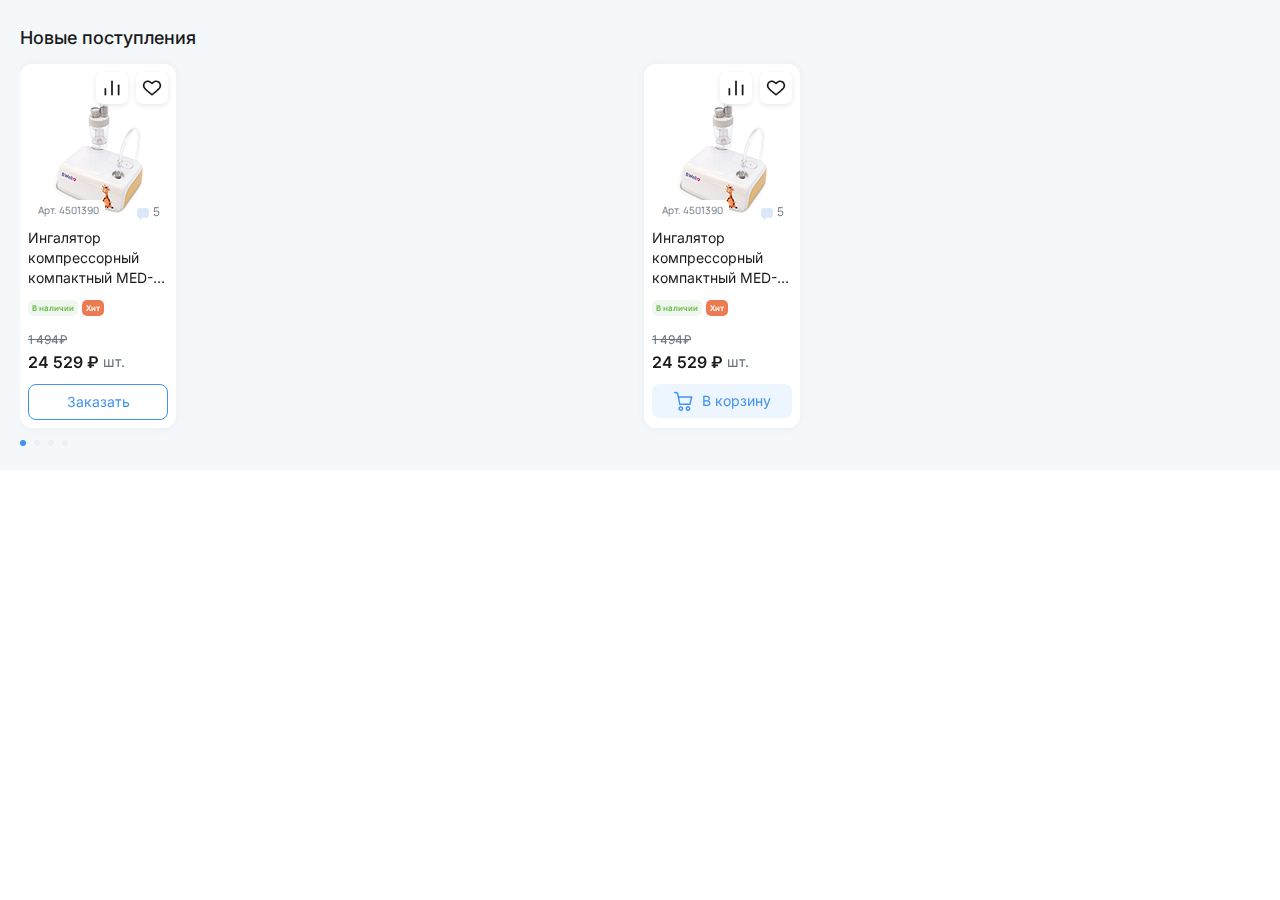
==== commit 36d74ef4: "fix js для добавления в корзину" ====
--- a/index.html
+++ b/index.html
@@ -197,7 +197,7 @@
         
                             <div class="receipts__controller">
                                 <div class="receipts__controller">
-                                    <button class="btn btn_add-cart">
+                                    <button class="btn btn_add-cart add-cart">
                                         <svg width="20" height="20" viewBox="0 0 20 20" fill="none" xmlns="http://www.w3.org/2000/svg">
                                             <path fill-rule="evenodd" clip-rule="evenodd" d="M0.431153 0.903511C0.257504 0.984198 0.0983253 1.14377 0.0419341 1.29362C-0.0808437 1.61977 0.0762835 2.04264 0.378976 2.20079C0.432346 2.22865 1.03654 2.35502 1.72162 2.48157C2.40675 2.60812 2.97447 2.71873 2.9833 2.72734C2.99211 2.73599 3.47438 5.15641 4.055 8.10608C4.63562 11.0557 5.13743 13.5406 5.17014 13.628C5.24787 13.8356 5.44915 13.9993 5.68762 14.049C5.81547 14.0756 7.53056 14.0851 11.0045 14.0782L16.1327 14.0682L16.2912 13.9832C16.5951 13.8202 16.5579 13.9471 17.4953 9.87472C18.4443 5.75174 18.4259 5.86148 18.216 5.59662C18.155 5.5196 18.0311 5.41866 17.9408 5.37234L17.7765 5.2881H11.3744H4.97236L4.64524 3.61258C4.46533 2.69106 4.28549 1.86636 4.24558 1.77995C4.16058 1.59585 3.99197 1.45563 3.7858 1.39756C3.55773 1.33334 0.806013 0.832409 0.68648 0.833345C0.628112 0.833794 0.513204 0.865358 0.431153 0.903511ZM16.7098 6.79513C16.7092 6.82089 16.4096 8.13929 16.0439 9.72495L15.379 12.608L10.9007 12.6175L6.42246 12.627L6.38222 12.4303C6.3601 12.3221 6.10724 11.0373 5.82036 9.57519C5.53344 8.11308 5.2899 6.87893 5.27912 6.83257L5.25954 6.74833H10.9852C15.5413 6.74833 16.7106 6.75788 16.7098 6.79513ZM6.27548 15.2484C4.92563 15.6035 4.16174 17.0373 4.6166 18.3622C5.20285 20.0697 7.36246 20.5525 8.61665 19.2563C9.02907 18.8302 9.24613 18.3247 9.27902 17.714C9.36693 16.082 7.84776 14.8349 6.27548 15.2484ZM13.4525 15.2321C12.9856 15.3456 12.4866 15.6636 12.1605 16.0554C11.9783 16.2743 11.7402 16.7568 11.6721 17.0448C11.6453 17.1581 11.6237 17.4108 11.6242 17.6065C11.6256 18.2635 11.8597 18.8107 12.3469 19.2959C13.0911 20.0371 14.1494 20.2076 15.0929 19.7384C15.9967 19.2889 16.5184 18.3272 16.4087 17.3131C16.3457 16.7309 16.1476 16.3286 15.7045 15.8828C15.3509 15.5272 15.0176 15.3331 14.5849 15.231C14.2862 15.1606 13.7448 15.1611 13.4525 15.2321ZM7.36817 16.7529C7.6822 16.9544 7.83224 17.2252 7.83355 17.5928C7.83649 18.4224 6.826 18.8561 6.23397 18.2793C6.03328 18.0838 5.96328 17.9347 5.94094 17.655C5.90789 17.242 6.10481 16.8953 6.47281 16.7187C6.73105 16.5947 7.1463 16.6106 7.36817 16.7529ZM14.4179 16.703C14.8593 16.9043 15.0841 17.4458 14.9235 17.9203C14.8551 18.1221 14.6384 18.3507 14.4171 18.4544C13.9085 18.6926 13.293 18.4164 13.1118 17.8687C12.959 17.4069 13.1996 16.8905 13.6615 16.6889C13.8368 16.6124 14.2356 16.6199 14.4179 16.703Z" fill="#4092F1" />
                                             </svg>
@@ -285,9 +285,13 @@
         
                             <div class="receipts__controller">
                                 <div class="receipts__controller">
-                                    <button class="btn btn_order">
-                                        <p>
-                                            Заказать
+                                    <button class="btn btn_add-cart add-cart">
+                                        <svg width="20" height="20" viewBox="0 0 20 20" fill="none" xmlns="http://www.w3.org/2000/svg">
+                                            <path fill-rule="evenodd" clip-rule="evenodd" d="M0.431153 0.903511C0.257504 0.984198 0.0983253 1.14377 0.0419341 1.29362C-0.0808437 1.61977 0.0762835 2.04264 0.378976 2.20079C0.432346 2.22865 1.03654 2.35502 1.72162 2.48157C2.40675 2.60812 2.97447 2.71873 2.9833 2.72734C2.99211 2.73599 3.47438 5.15641 4.055 8.10608C4.63562 11.0557 5.13743 13.5406 5.17014 13.628C5.24787 13.8356 5.44915 13.9993 5.68762 14.049C5.81547 14.0756 7.53056 14.0851 11.0045 14.0782L16.1327 14.0682L16.2912 13.9832C16.5951 13.8202 16.5579 13.9471 17.4953 9.87472C18.4443 5.75174 18.4259 5.86148 18.216 5.59662C18.155 5.5196 18.0311 5.41866 17.9408 5.37234L17.7765 5.2881H11.3744H4.97236L4.64524 3.61258C4.46533 2.69106 4.28549 1.86636 4.24558 1.77995C4.16058 1.59585 3.99197 1.45563 3.7858 1.39756C3.55773 1.33334 0.806013 0.832409 0.68648 0.833345C0.628112 0.833794 0.513204 0.865358 0.431153 0.903511ZM16.7098 6.79513C16.7092 6.82089 16.4096 8.13929 16.0439 9.72495L15.379 12.608L10.9007 12.6175L6.42246 12.627L6.38222 12.4303C6.3601 12.3221 6.10724 11.0373 5.82036 9.57519C5.53344 8.11308 5.2899 6.87893 5.27912 6.83257L5.25954 6.74833H10.9852C15.5413 6.74833 16.7106 6.75788 16.7098 6.79513ZM6.27548 15.2484C4.92563 15.6035 4.16174 17.0373 4.6166 18.3622C5.20285 20.0697 7.36246 20.5525 8.61665 19.2563C9.02907 18.8302 9.24613 18.3247 9.27902 17.714C9.36693 16.082 7.84776 14.8349 6.27548 15.2484ZM13.4525 15.2321C12.9856 15.3456 12.4866 15.6636 12.1605 16.0554C11.9783 16.2743 11.7402 16.7568 11.6721 17.0448C11.6453 17.1581 11.6237 17.4108 11.6242 17.6065C11.6256 18.2635 11.8597 18.8107 12.3469 19.2959C13.0911 20.0371 14.1494 20.2076 15.0929 19.7384C15.9967 19.2889 16.5184 18.3272 16.4087 17.3131C16.3457 16.7309 16.1476 16.3286 15.7045 15.8828C15.3509 15.5272 15.0176 15.3331 14.5849 15.231C14.2862 15.1606 13.7448 15.1611 13.4525 15.2321ZM7.36817 16.7529C7.6822 16.9544 7.83224 17.2252 7.83355 17.5928C7.83649 18.4224 6.826 18.8561 6.23397 18.2793C6.03328 18.0838 5.96328 17.9347 5.94094 17.655C5.90789 17.242 6.10481 16.8953 6.47281 16.7187C6.73105 16.5947 7.1463 16.6106 7.36817 16.7529ZM14.4179 16.703C14.8593 16.9043 15.0841 17.4458 14.9235 17.9203C14.8551 18.1221 14.6384 18.3507 14.4171 18.4544C13.9085 18.6926 13.293 18.4164 13.1118 17.8687C12.959 17.4069 13.1996 16.8905 13.6615 16.6889C13.8368 16.6124 14.2356 16.6199 14.4179 16.703Z" fill="#4092F1" />
+                                            </svg>
+                                    
+                                        <p>
+                                            В корзину
                                         </p>
                                     </button>
                                 </div>
@@ -378,6 +382,90 @@
                             </div>
                         </div>
                     </div>
+
+                    <div class="swiper-slide">
+                        <div class="receipts__item">
+                            <div class="receipts__img-wrapper">
+                                <div class="receipts__interactive">
+                                    <button class="btn-interactive">
+                                        <svg width="20" height="20" viewBox="0 0 20 20" fill="none" xmlns="http://www.w3.org/2000/svg">
+                                            <path d="M2.5 10.8013C2.5 10.3233 2.88932 9.93588 3.36957 9.93588C3.84981 9.93588 4.23913 10.3233 4.23913 10.8013V16.6346C4.23913 17.1125 3.84981 17.5 3.36957 17.5C2.88932 17.5 2.5 17.1125 2.5 16.6346V10.8013Z" fill="#1A1A1A" />
+                                            <path d="M9.13048 3.36538C9.13048 2.88744 9.5198 2.5 10 2.5C10.4803 2.5 10.8696 2.88745 10.8696 3.36538V16.6346C10.8696 17.1125 10.4803 17.5 10 17.5C9.5198 17.5 9.13048 17.1125 9.13048 16.6346V3.36538Z" fill="#1A1A1A" />
+                                            <path d="M15.7609 7.33976C15.7609 6.86182 16.1502 6.47437 16.6304 6.47437C17.1107 6.47437 17.5 6.86182 17.5 7.33976V16.6346C17.5 17.1126 17.1107 17.5 16.6304 17.5C16.1502 17.5 15.7609 17.1126 15.7609 16.6346V7.33976Z" fill="#1A1A1A" />
+                                        </svg>
+                                    </button>
+        
+                                    <button class="btn-interactive">
+                                        <svg width="20" height="16" viewBox="0 0 20 16" fill="none" xmlns="http://www.w3.org/2000/svg">
+                                            <path fill-rule="evenodd" clip-rule="evenodd" d="M5.14056 0.55387C3.02772 0.876341 1.38153 2.40305 0.916179 4.47158C0.803759 4.97137 0.805588 5.92826 0.919945 6.45207C1.0357 6.98213 1.14593 7.28843 1.40815 7.80848C1.79261 8.57109 2.26643 9.12718 3.50707 10.2717C4.77471 11.4413 6.15944 12.6277 8.29444 14.3734C8.96598 14.9226 9.56244 15.3959 9.61991 15.4254C9.76587 15.5003 10.1046 15.5245 10.2674 15.4717C10.4139 15.4242 10.5624 15.3104 11.8287 14.2752C14.5291 12.0675 16.7726 10.0904 17.6009 9.18838C18.0973 8.64772 18.3579 8.28272 18.6112 7.77325C18.8483 7.29657 18.9693 6.9531 19.0822 6.43675C19.1863 5.96032 19.1955 4.99808 19.1002 4.54959C18.7674 2.9838 17.7845 1.71361 16.3774 1.03115C14.9953 0.360767 13.4209 0.323458 12.015 0.927814C11.3985 1.19279 10.9639 1.49335 10.35 2.07935L10.0007 2.41264L9.61463 2.04461C9.02829 1.48574 8.56032 1.16841 7.92884 0.901461C7.09194 0.547704 6.04016 0.416574 5.14056 0.55387ZM6.48701 2.14033C7.01797 2.22971 7.46525 2.40478 7.90126 2.69385C8.01963 2.77235 8.43932 3.14837 8.8339 3.52947C9.37466 4.0517 9.58665 4.23402 9.69481 4.26971C9.89457 4.33566 10.2068 4.32717 10.3584 4.25167C10.4275 4.21729 10.7907 3.89252 11.1655 3.52999C11.5404 3.16746 11.9546 2.79634 12.086 2.7053C12.4017 2.48652 12.8005 2.30884 13.2238 2.19829C13.5184 2.12141 13.645 2.1082 14.089 2.1082C14.5377 2.1082 14.6584 2.12106 14.9678 2.20167C16.6211 2.63241 17.7018 4.14693 17.5299 5.79209C17.4604 6.45782 17.193 7.13433 16.7869 7.67224C16.4256 8.15089 15.3642 9.16911 13.9445 10.399C12.5779 11.583 10.059 13.6745 9.99971 13.6745C9.98231 13.6745 9.55954 13.3388 9.06021 12.9285C5.92595 10.353 3.78449 8.42992 3.22379 7.68721C2.58568 6.84194 2.32723 5.81153 2.50752 4.83144C2.83531 3.04923 4.63933 1.82928 6.48701 2.14033Z" fill="#1A1A1A" />
+                                        </svg>
+                                    </button>
+                                </div>
+        
+                                <img src="img/receipts/Fixed-aspect-ratio cover + Elements on top.png" alt="Ингалятор компрессорный компактный" class="receipts__img">
+        
+                                <div class="receipts__detail">
+                                    <p class="receipts__article">
+                                        4501390
+                                    </p>
+        
+                                    <button class="receipts__comments">
+                                        <svg width="12" height="12" viewBox="0 0 12 12" fill="none" xmlns="http://www.w3.org/2000/svg">
+                                            <path fill-rule="evenodd" clip-rule="evenodd" d="M2.4216 0.0156264C1.83472 0.0857196 1.27115 0.356883 0.836514 0.77821C0.385056 1.21588 0.0986108 1.80449 0.0252571 2.44528C-0.00959424 2.74985 -0.00785803 7.05844 0.0272486 7.37396C0.0998109 8.02585 0.411558 8.65592 0.873868 9.08508C1.18636 9.37512 1.64226 9.62887 2.02248 9.72431L2.19393 9.76736L2.20121 10.7088L2.20848 11.6503L2.2862 11.7612C2.43761 11.9771 2.74323 12.0626 2.96038 11.9496C3.00881 11.9245 3.75266 11.4334 4.61343 10.8583L6.17842 9.81275H7.86607C9.46302 9.81275 9.56742 9.80996 9.80875 9.76066C10.9745 9.52265 11.8398 8.56823 11.9728 7.37396C12.0079 7.05844 12.0096 2.74985 11.9747 2.44528C11.8736 1.56134 11.3804 0.806836 10.6085 0.355093C10.4164 0.242662 10.1078 0.120843 9.85984 0.0595753C9.63942 0.00513791 9.62073 0.00483097 6.11489 9.83912e-05C4.17701 -0.0025365 2.51502 0.00444725 2.4216 0.0156264Z" fill="#DAE8FA" />
+                                        </svg>
+        
+                                        <p>
+                                            5
+                                        </p>
+                                    </button>
+                                </div>
+                            </div>
+        
+                            <div class="receipts__description">
+                                <p class="receipts__name">
+                                    Ингалятор компрессорный компактный MED-125
+                                </p>
+        
+                                <div class="receipts__tags">
+                                    <div class="receipts-tags__item receipts-tags__item_make">
+                                        В наличии
+                                    </div>
+        
+                                    <div class="receipts-tags__item receipts-tags__item_hit">
+                                        Хит
+                                    </div>
+        
+                                    <div class="receipts-tags__item receipts-tags__item_make">
+                                        В наличии
+                                    </div>
+                                </div>
+                            </div>
+        
+                            <div class="receipts__price-wrapper">
+                                <div class="receipts__price">
+                                    <p class="receipts__price-val">
+                                        24 529
+                                    </p>
+                                    
+                                    <p class="receipts__price-mark">
+                                        шт.
+                                    </p>
+                                </div>
+        
+                                <s class="receipts__old-price">1 494</s>
+                            </div>
+        
+                            <div class="receipts__controller">
+                                <div class="receipts__controller">
+                                    <button class="btn btn_order">
+                                        <p>
+                                            Заказать
+                                        </p>
+                                    </button>
+                                </div>
+                            </div>
+                        </div>
+                    </div>
                 </div>
 
                 <div class="swiper-pagination"></div>
@@ -387,6 +475,37 @@
     </div>
 </body>
 
+<template id="template-counter">
+    <div class="counter ready">
+        <button class="counter__add counter-prev">
+            <svg xmlns="http://www.w3.org/2000/svg" width="20" height="20" viewBox="0 0 20 20" fill="none">
+                <line x1="4" y1="9.5" x2="16" y2="9.5" stroke="black" stroke-width="2" stroke-linecap="round"/>
+            </svg>
+        </button>
+    
+        <input type="number" class="counter__input counter-input" value="1">
+    
+        <button class="counter__add counter-add">
+            <svg width="20" height="20" viewBox="0 0 20 20" fill="none" xmlns="http://www.w3.org/2000/svg">
+                <path fill-rule="evenodd" clip-rule="evenodd" d="M3 10C3 9.57045 3.34822 9.22222 3.77778 9.22222H16.2222C16.6518 9.22222 17 9.57045 17 10C17 10.4296 16.6518 10.7778 16.2222 10.7778H3.77778C3.34822 10.7778 3 10.4296 3 10Z" fill="black" />
+                <path fill-rule="evenodd" clip-rule="evenodd" d="M10 17C9.57045 17 9.22222 16.6518 9.22222 16.2222V3.77778C9.22222 3.34822 9.57045 3 10 3C10.4296 3 10.7778 3.34822 10.7778 3.77778V16.2222C10.7778 16.6518 10.4296 17 10 17Z" fill="black" />
+            </svg>
+        </button>
+    </div>
+</template>
+
+<template id="template-cart">
+    <button class="btn btn_add-cart add-cart ready">
+        <svg width="20" height="20" viewBox="0 0 20 20" fill="none" xmlns="http://www.w3.org/2000/svg">
+            <path fill-rule="evenodd" clip-rule="evenodd" d="M0.431153 0.903511C0.257504 0.984198 0.0983253 1.14377 0.0419341 1.29362C-0.0808437 1.61977 0.0762835 2.04264 0.378976 2.20079C0.432346 2.22865 1.03654 2.35502 1.72162 2.48157C2.40675 2.60812 2.97447 2.71873 2.9833 2.72734C2.99211 2.73599 3.47438 5.15641 4.055 8.10608C4.63562 11.0557 5.13743 13.5406 5.17014 13.628C5.24787 13.8356 5.44915 13.9993 5.68762 14.049C5.81547 14.0756 7.53056 14.0851 11.0045 14.0782L16.1327 14.0682L16.2912 13.9832C16.5951 13.8202 16.5579 13.9471 17.4953 9.87472C18.4443 5.75174 18.4259 5.86148 18.216 5.59662C18.155 5.5196 18.0311 5.41866 17.9408 5.37234L17.7765 5.2881H11.3744H4.97236L4.64524 3.61258C4.46533 2.69106 4.28549 1.86636 4.24558 1.77995C4.16058 1.59585 3.99197 1.45563 3.7858 1.39756C3.55773 1.33334 0.806013 0.832409 0.68648 0.833345C0.628112 0.833794 0.513204 0.865358 0.431153 0.903511ZM16.7098 6.79513C16.7092 6.82089 16.4096 8.13929 16.0439 9.72495L15.379 12.608L10.9007 12.6175L6.42246 12.627L6.38222 12.4303C6.3601 12.3221 6.10724 11.0373 5.82036 9.57519C5.53344 8.11308 5.2899 6.87893 5.27912 6.83257L5.25954 6.74833H10.9852C15.5413 6.74833 16.7106 6.75788 16.7098 6.79513ZM6.27548 15.2484C4.92563 15.6035 4.16174 17.0373 4.6166 18.3622C5.20285 20.0697 7.36246 20.5525 8.61665 19.2563C9.02907 18.8302 9.24613 18.3247 9.27902 17.714C9.36693 16.082 7.84776 14.8349 6.27548 15.2484ZM13.4525 15.2321C12.9856 15.3456 12.4866 15.6636 12.1605 16.0554C11.9783 16.2743 11.7402 16.7568 11.6721 17.0448C11.6453 17.1581 11.6237 17.4108 11.6242 17.6065C11.6256 18.2635 11.8597 18.8107 12.3469 19.2959C13.0911 20.0371 14.1494 20.2076 15.0929 19.7384C15.9967 19.2889 16.5184 18.3272 16.4087 17.3131C16.3457 16.7309 16.1476 16.3286 15.7045 15.8828C15.3509 15.5272 15.0176 15.3331 14.5849 15.231C14.2862 15.1606 13.7448 15.1611 13.4525 15.2321ZM7.36817 16.7529C7.6822 16.9544 7.83224 17.2252 7.83355 17.5928C7.83649 18.4224 6.826 18.8561 6.23397 18.2793C6.03328 18.0838 5.96328 17.9347 5.94094 17.655C5.90789 17.242 6.10481 16.8953 6.47281 16.7187C6.73105 16.5947 7.1463 16.6106 7.36817 16.7529ZM14.4179 16.703C14.8593 16.9043 15.0841 17.4458 14.9235 17.9203C14.8551 18.1221 14.6384 18.3507 14.4171 18.4544C13.9085 18.6926 13.293 18.4164 13.1118 17.8687C12.959 17.4069 13.1996 16.8905 13.6615 16.6889C13.8368 16.6124 14.2356 16.6199 14.4179 16.703Z" fill="#4092F1"></path>
+        </svg>
+    
+        <p>
+            В корзину
+        </p>
+    </button>
+</template>
+
     <script src="https://cdn.jsdelivr.net/npm/swiper@11/swiper-bundle.min.js"></script>
     <script src="script.js"></script>
 </html>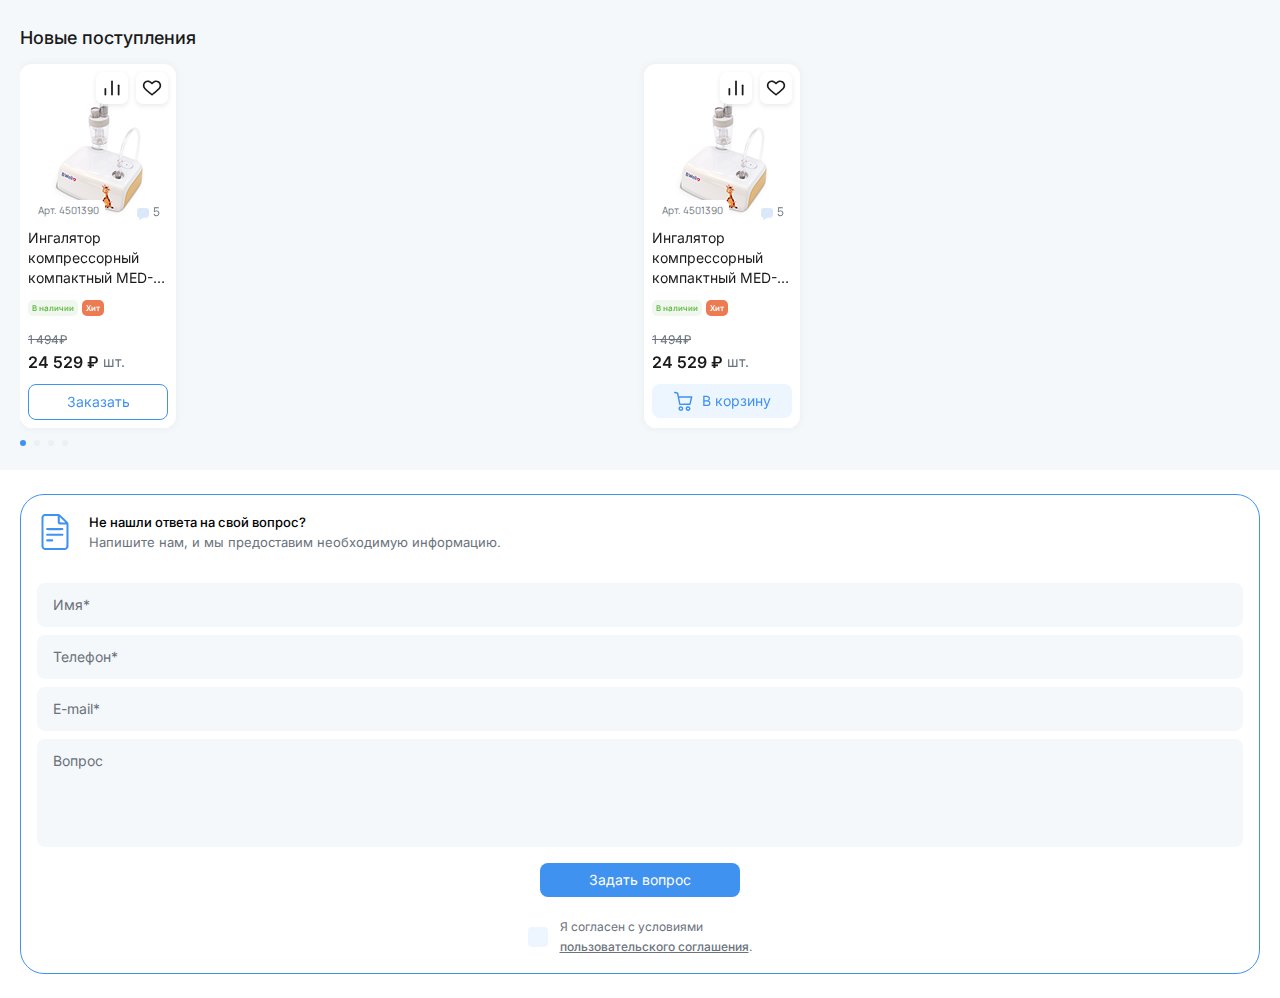
==== commit eadae174: "верстка формы (без js) phone" ====
--- a/index.html
+++ b/index.html
@@ -473,6 +473,56 @@
             </div>
         </div>
     </div>
+
+    <div class="block">
+        <div class="wrapper">
+            <div class="form-wrapper">
+                <div class="form-wrapper__header">
+                    <img src="img/svg/form-icon.svg" alt="" class="form-wrapper__icon">
+
+                    <div class="form-wrapper__question-wrapper">
+                        <p class="form-wrapper__title">
+                            Не нашли ответа на свой вопрос?
+                        </p>
+                        <p class="form-wrapper__sub-title">
+                            Напишите нам, и мы предоставим необходимую информацию.
+                        </p>
+                    </div>
+                </div>
+
+                <form action="" class="form-question">
+                    <div class="form-question__main"> 
+                        <input type="text" placeholder="Имя*" class="input" required>
+                        <p class="input-warning input-warning_red">Поле обязательно к заполнению</p>
+
+                        <input type="text" placeholder="Телефон*" class="input" required>
+                        <p class="input-warning input-warning_red">Поле обязательно к заполнению</p>
+
+                        <input type="text" placeholder="E-mail*" class="input" required>
+                        <p class="input-warning input-warning_red">Поле обязательно к заполнению</p>
+                    </div>
+
+                    <textarea name="" id="" placeholder="Вопрос" class="input form-question__text"></textarea>
+
+                    <div class="form-question__control">
+                        <input type="submit" value="Задать вопрос" class="btn btn_small btn_submit">
+
+                        <div class="form-question__confirmation">
+                            <div class="confirmation">
+                                <svg width="10" height="10" viewBox="0 0 10 10" fill="none" xmlns="http://www.w3.org/2000/svg">
+                                    <path d="M8.75 2.5L4.24342 7.5L1.25 4.375" stroke="#4092F1" stroke-width="2" stroke-linecap="round" stroke-linejoin="round" />
+                                </svg>
+
+                                <input type="checkbox" name="" id="" required>
+                            </div>
+
+                            <p class="form-question__agreement">Я согласен с условиями <a href="#">пользовательского соглашения</a>.</p>
+                        </div>
+                    </div>
+                </form>
+            </div>
+        </div>
+    </div>
 </body>
 
 <template id="template-counter">
--- a/style.css
+++ b/style.css
@@ -18,6 +18,7 @@
   --background-red:#faf1f1;
   --background-green:#f0f7ee;
   --background-blue-sat:#edf5fe;
+  --background-blue-sat-b:#dae8fa;
   --text-main:#1a1a1a;
   --text-grey:#6a727b;
   --text-black:#000;
@@ -77,6 +78,20 @@
 .btn_add-cart p {
   margin-left: 8px;
 }
+.btn_small {
+  min-width: 200px;
+  padding: 7px 8px;
+  border: none;
+  border-radius: 8px;
+  font-family: var(--font-family);
+  font-weight: 400;
+  font-size: 14px;
+  line-height: 143%;
+}
+.btn_submit {
+  background-color: var(--blue);
+  color: var(--white);
+}
 
 .counter {
   display: flex;
@@ -143,6 +158,70 @@
 .btn-interactive svg {
   width: 20px;
   aspect-ratio: 1;
+}
+
+.input {
+  margin-top: 8px;
+  width: 100%;
+  padding: 12px 16px;
+  background-color: var(--background-blue);
+  border-radius: 8px;
+  border: none;
+  font-family: var(--font-family);
+  font-weight: 400;
+  font-size: 14px;
+  line-height: 143%;
+  color: var(--text-black);
+}
+.input:first-child {
+  margin-top: 0;
+}
+.input::-moz-placeholder {
+  color: var(--text-grey);
+}
+.input::placeholder {
+  color: var(--text-grey);
+}
+
+.input-warning {
+  display: none;
+  margin-top: 4px;
+  font-family: var(--second-family);
+  font-weight: 400;
+  font-size: 10px;
+  line-height: 120%;
+}
+.input-warning_red {
+  color: var(--red);
+}
+
+.check .input:invalid {
+  background-color: var(--background-red);
+}
+.check .input:invalid + .input-warning {
+  display: block;
+}
+
+.confirmation {
+  width: 20px;
+  aspect-ratio: 1;
+  background-color: var(--background-blue-sat);
+  border-radius: 4px;
+  display: flex;
+  justify-content: center;
+  align-items: center;
+}
+.confirmation input {
+  display: none;
+}
+.confirmation svg {
+  display: none;
+}
+.confirmation.active {
+  background-color: var(--background-blue-sat-b);
+}
+.confirmation.active svg {
+  display: block;
 }
 
 .receipts {
@@ -333,4 +412,76 @@
 
 .swiper-receipts .swiper-pagination-bullet-active {
   background-color: var(--blue);
+}
+
+.form-wrapper {
+  padding: 16px;
+  border: 1px solid var(--blue);
+  border-radius: 24px;
+}
+.form-wrapper__header {
+  display: flex;
+}
+.form-wrapper__icon {
+  margin-top: 1px;
+  width: 36px;
+  height: 40px;
+}
+.form-wrapper__question-wrapper {
+  margin-left: 16px;
+}
+.form-wrapper__title {
+  font-family: var(--font-family);
+  font-weight: 500;
+  font-size: 13px;
+  line-height: 171%;
+  color: var(--text-black);
+}
+.form-wrapper__sub-title {
+  font-family: var(--font-family);
+  font-weight: 400;
+  font-size: 13px;
+  line-height: 143%;
+  color: var(--text-grey);
+}
+
+.form-question {
+  margin-top: 31px;
+  display: flex;
+  flex-direction: column;
+  align-items: center;
+}
+.form-question__main {
+  width: 100%;
+}
+.form-question__text {
+  margin-top: 8px;
+  height: 108px;
+  resize: none;
+}
+.form-question__control {
+  margin-top: 16px;
+  display: flex;
+  flex-direction: column;
+  align-items: center;
+}
+.form-question__confirmation {
+  margin-top: 20px;
+  display: flex;
+  justify-content: center;
+  align-items: center;
+}
+.form-question__agreement {
+  margin-left: 12px;
+  max-width: 193px;
+  font-family: var(--font-family);
+  font-weight: 400;
+  font-size: 12px;
+  line-height: 167%;
+  color: var(--text-grey);
+}
+.form-question__agreement a {
+  font-weight: 500;
+  line-height: 133%;
+  color: var(--text-grey);
 }/*# sourceMappingURL=style.css.map */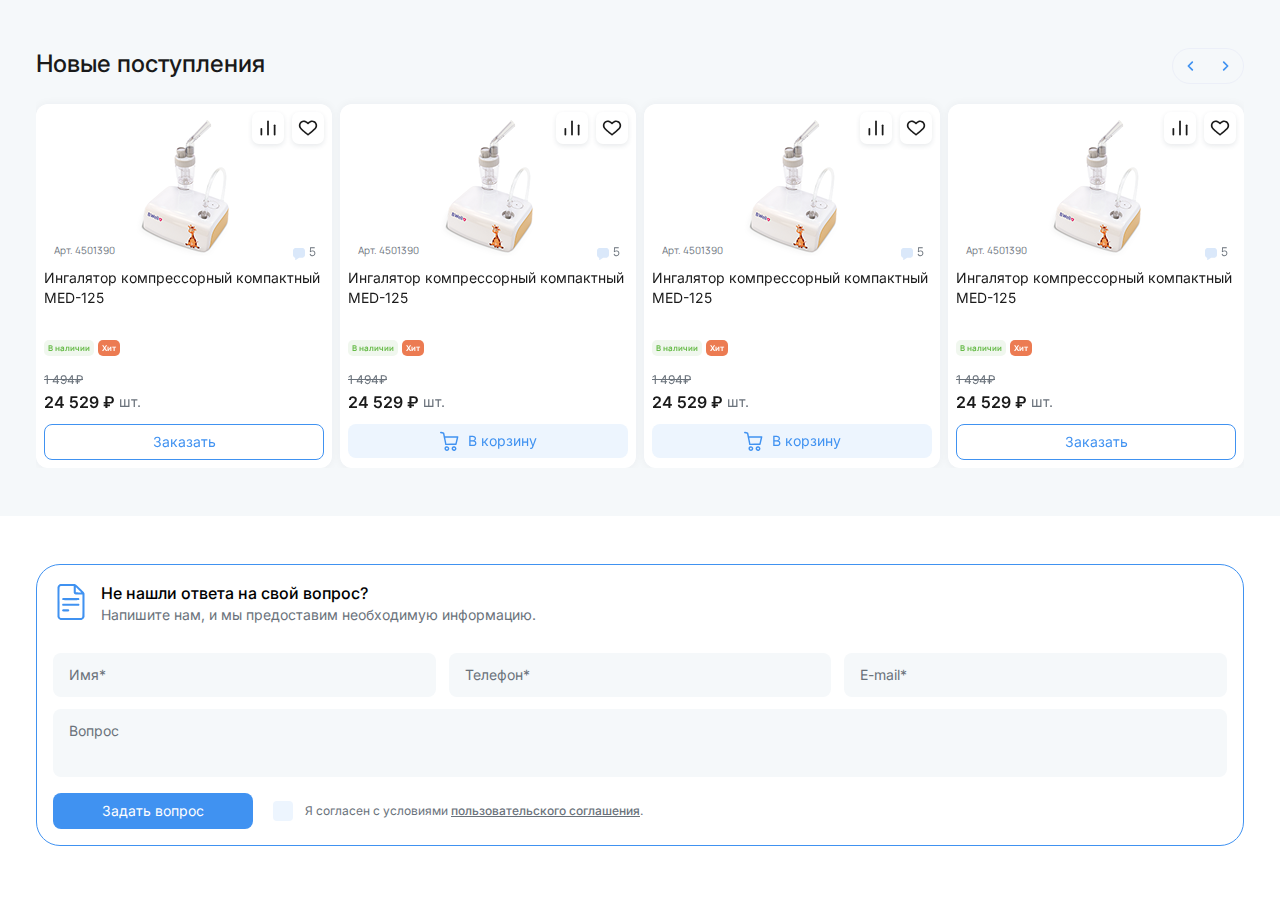
==== commit 09c06e22: "адаптивность для 767 и 768+" ====
--- a/index.html
+++ b/index.html
@@ -490,16 +490,22 @@
                     </div>
                 </div>
 
-                <form action="" class="form-question">
-                    <div class="form-question__main"> 
-                        <input type="text" placeholder="Имя*" class="input" required>
-                        <p class="input-warning input-warning_red">Поле обязательно к заполнению</p>
-
-                        <input type="text" placeholder="Телефон*" class="input" required>
-                        <p class="input-warning input-warning_red">Поле обязательно к заполнению</p>
-
-                        <input type="text" placeholder="E-mail*" class="input" required>
-                        <p class="input-warning input-warning_red">Поле обязательно к заполнению</p>
+                <form action="" class="form-question" id="thank-form">
+                    <div class="form-question__main">
+                        <div class="input-wrapper">
+                            <input type="text" placeholder="Имя*" class="input" required>
+                            <p class="input-warning input-warning_red">Поле обязательно к заполнению</p>
+                        </div>
+
+                        <div class="input-wrapper">
+                            <input type="phone" pattern="\+7\s[0-9]{3}\s[0-9]{3}\s[0-9]{4}" minlength="15" maxlength="15" placeholder="Телефон*" class="input" required>
+                            <p class="input-warning input-warning_red">Поле обязательно к заполнению</p>
+                        </div>
+
+                        <div class="input-wrapper">
+                            <input type="email" placeholder="E-mail*" class="input" required>
+                            <p class="input-warning input-warning_red">Поле обязательно к заполнению</p>
+                        </div>
                     </div>
 
                     <textarea name="" id="" placeholder="Вопрос" class="input form-question__text"></textarea>
@@ -524,6 +530,29 @@
         </div>
     </div>
 </body>
+
+<div class="modal ">
+    <div class="modal__item " id="thank">
+        <div class="modal-submit">
+            <div class="modal-submit__close close">
+                <svg width="16" height="16" viewBox="0 0 16 16" fill="none" xmlns="http://www.w3.org/2000/svg">
+                    <path d="M3 3L13 13M13 3L3 13" stroke="#4092F1" stroke-width="2" stroke-linecap="round" />
+                </svg>
+            </div>
+
+            <img src="img/svg/Иконка спасибо.svg" alt="смайл" class="modal-submit__img">
+
+            <div class="modal-submit__content">
+                <p class="modal-submit__title">Спасибо!</p>
+                <p class="modal-submit__text">Вопрос отправлен</p>
+            </div>
+
+            <div class="modal-submit__ready">
+                <button class="btn btn_small btn_modal ready-modal">Хорошо :)</button>
+            </div>
+        </div>
+    </div>
+</div>
 
 <template id="template-counter">
     <div class="counter ready">
--- a/style.css
+++ b/style.css
@@ -46,6 +46,8 @@
 }
 
 .wrapper {
+  margin: auto;
+  max-width: 655px;
   overflow: hidden;
 }
 
@@ -80,7 +82,7 @@
 }
 .btn_small {
   min-width: 200px;
-  padding: 7px 8px;
+  padding: 8px 8px;
   border: none;
   border-radius: 8px;
   font-family: var(--font-family);
@@ -91,6 +93,10 @@
 .btn_submit {
   background-color: var(--blue);
   color: var(--white);
+}
+.btn_modal {
+  background-color: var(--background-blue-sat);
+  color: var(--blue);
 }
 
 .counter {
@@ -127,13 +133,17 @@
   align-items: center;
 }
 .slider-controller__item {
+  margin-left: 6px;
   width: 28px;
-  aspect-ratio: 1;
+  height: 26px;
   display: flex;
   justify-content: center;
   align-items: center;
   background: none;
   border: none;
+}
+.slider-controller__item:first-child {
+  margin-left: 0;
 }
 .slider-controller__item svg {
   width: 12px;
@@ -158,6 +168,17 @@
 .btn-interactive svg {
   width: 20px;
   aspect-ratio: 1;
+}
+
+.close {
+  width: 28px;
+  aspect-ratio: 1;
+  padding: 6px;
+  border-radius: 50px;
+  display: flex;
+  justify-content: center;
+  align-items: center;
+  background-color: var(--background-blue-sat);
 }
 
 .input {
@@ -210,9 +231,15 @@
   display: flex;
   justify-content: center;
   align-items: center;
+  position: relative;
 }
 .confirmation input {
-  display: none;
+  position: absolute;
+  top: 0;
+  left: 0;
+  width: 100%;
+  height: 100%;
+  opacity: 0;
 }
 .confirmation svg {
   display: none;
@@ -229,7 +256,7 @@
   padding-bottom: 18px;
 }
 .receipts__item {
-  width: 156px;
+  width: 100%;
   height: 364px;
   padding: 8px;
   background-color: var(--background-white);
@@ -244,6 +271,8 @@
 .receipts__img {
   width: 100%;
   height: 100%;
+  -o-object-fit: contain;
+     object-fit: contain;
 }
 .receipts__interactive {
   position: absolute;
@@ -484,4 +513,145 @@
   font-weight: 500;
   line-height: 133%;
   color: var(--text-grey);
+}
+
+.modal {
+  position: fixed;
+  top: 0;
+  left: 0;
+  width: 100%;
+  height: 100vh;
+  background: rgba(0, 0, 0, 0.1);
+  z-index: 1000;
+  pointer-events: none;
+  opacity: 0;
+}
+.modal.active {
+  pointer-events: auto;
+  opacity: 1;
+  display: flex;
+  flex-direction: column;
+  align-items: center;
+}
+.modal__item {
+  display: none;
+  width: 100%;
+  height: 100%;
+}
+.modal__item.active {
+  display: block;
+}
+
+.modal-submit {
+  width: 100%;
+  height: 100%;
+  padding: 107px 28px 28px 28px;
+  background-color: var(--white);
+  position: relative;
+  display: flex;
+  flex-direction: column;
+  justify-content: center;
+  align-items: center;
+}
+.modal-submit__close {
+  position: absolute;
+  top: 28px;
+  right: 28px;
+}
+.modal-submit__img {
+  width: 80px;
+  aspect-ratio: 1;
+}
+.modal-submit__content {
+  margin-top: 16px;
+}
+.modal-submit__title {
+  font-family: var(--font-family);
+  font-weight: 500;
+  font-size: 14px;
+  line-height: 171%;
+  text-align: center;
+  color: var(--text-black);
+}
+.modal-submit__text {
+  margin-top: 4px;
+  font-family: var(--font-family);
+  font-weight: 400;
+  font-size: 12px;
+  line-height: 167%;
+  text-align: center;
+  color: var(--text-grey);
+}
+.modal-submit__ready {
+  margin-top: 16px;
+  display: flex;
+  justify-content: center;
+}
+
+@media (min-width: 640px) {
+  .form-wrapper__title, .form-wrapper__sub-title {
+    font-size: 14px;
+  }
+  .form-question {
+    margin-top: 28px;
+  }
+  .form-question__control {
+    width: 100%;
+    flex-direction: row;
+  }
+  .form-question__confirmation {
+    margin-top: 0;
+    margin-left: 20px;
+  }
+  .form-question__agreement {
+    max-width: 100%;
+  }
+}
+@media (min-width: 768px) {
+  .wrapper {
+    max-width: 100%;
+  }
+  .block {
+    padding: 48px 36px;
+  }
+  .block__title {
+    font-weight: 500;
+    font-size: 24px;
+    line-height: 133%;
+  }
+  .swiper-receipts .slider-controller {
+    display: flex;
+  }
+  .receipts {
+    margin-top: 20px;
+    padding-bottom: 0;
+  }
+  .swiper-receipts .swiper-pagination {
+    display: none;
+  }
+  .form-wrapper__question-wrapper {
+    margin-left: 12px;
+  }
+  .form-wrapper__title {
+    font-weight: 500;
+    font-size: 16px;
+    line-height: 150%;
+  }
+  .form-wrapper__sub-title {
+    font-weight: 400;
+    font-size: 14px;
+    line-height: 143%;
+  }
+  .form-question__main {
+    display: flex;
+    justify-content: space-between;
+  }
+  .input-wrapper {
+    margin-top: 0;
+    width: calc(33.3% - 8px);
+  }
+  .form-question__text {
+    margin-top: 12px;
+    height: 68px;
+  }
 }/*# sourceMappingURL=style.css.map */